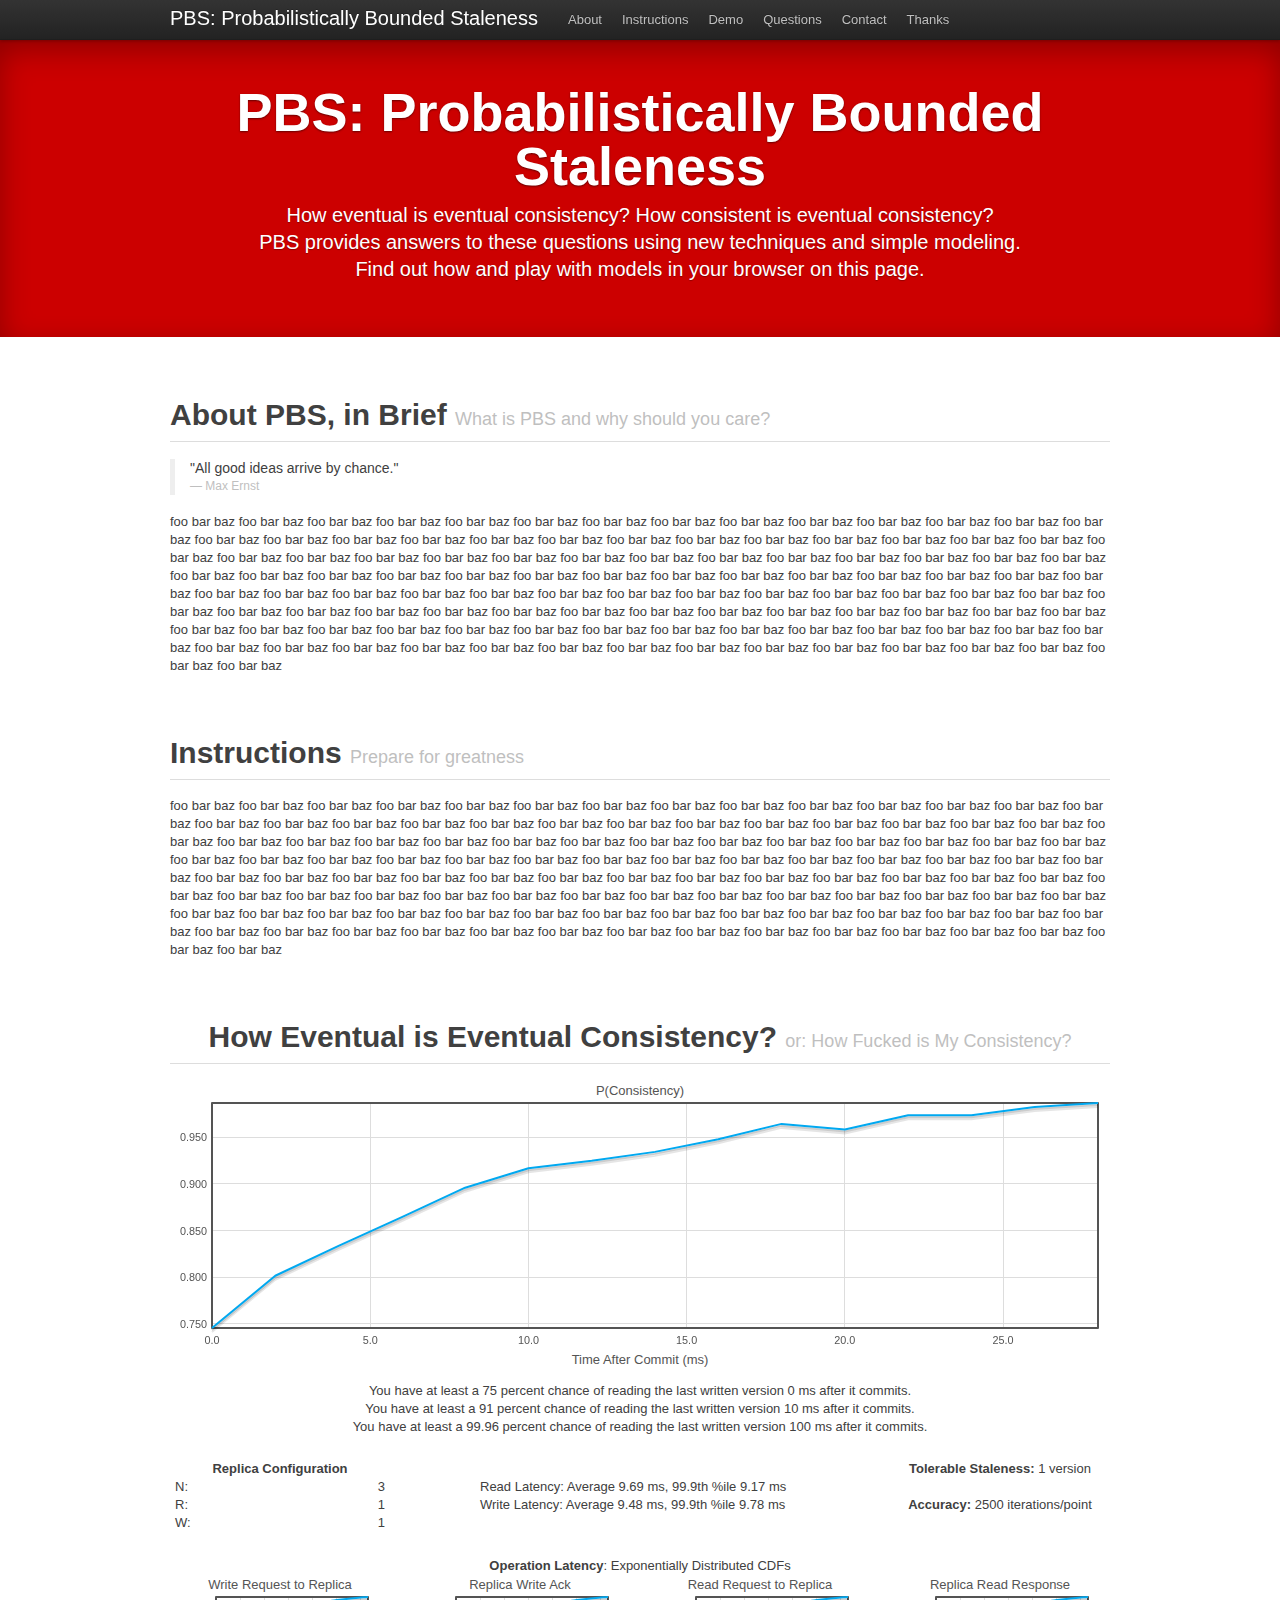
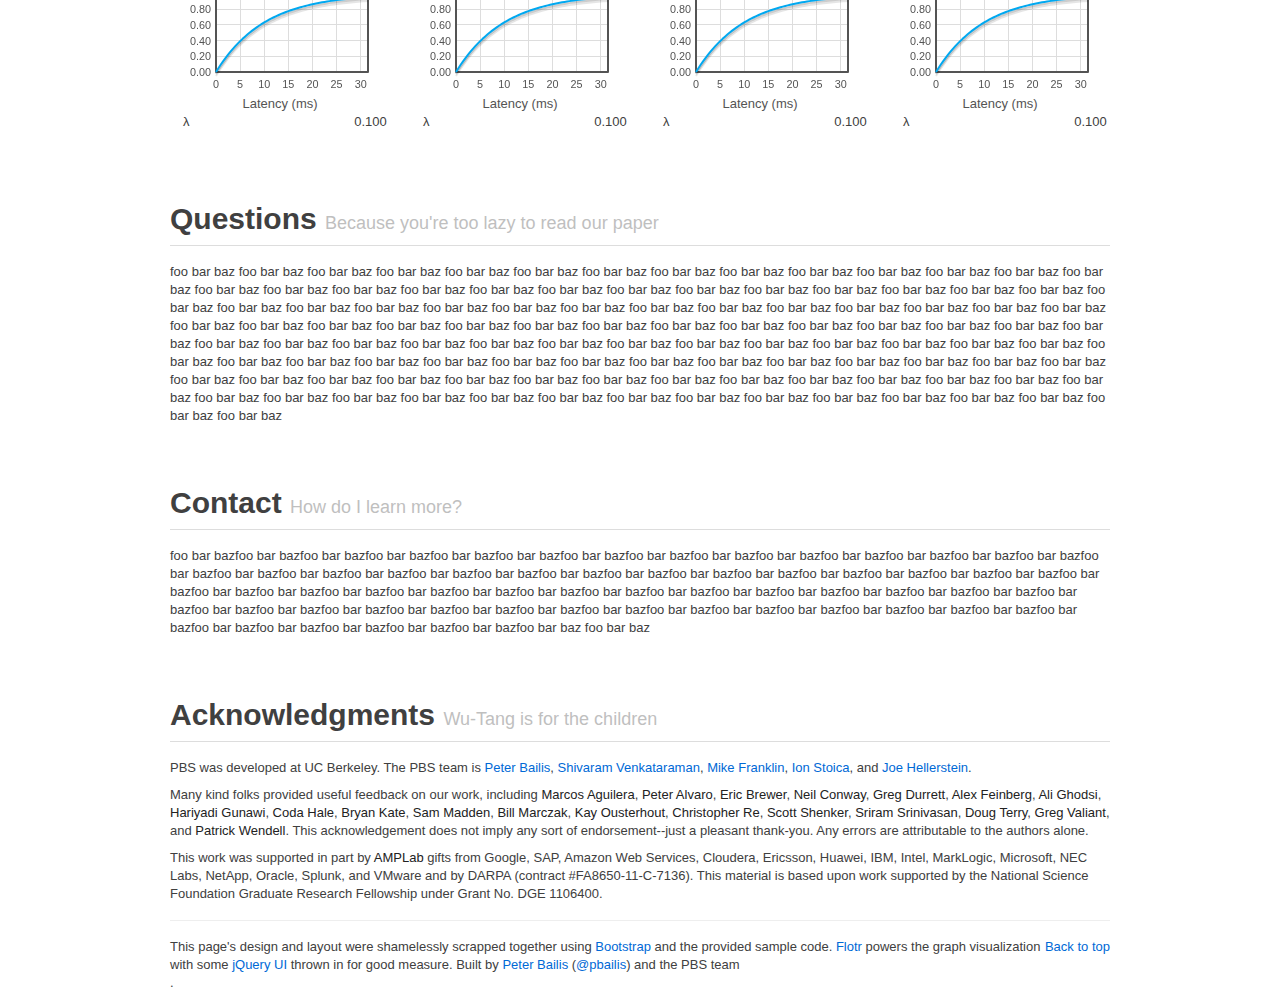
==== bootstrap/index.html @ 3fa7c37f "making bootstrap website" ====
<!---

Whoa! What are you doing here? Don't you know that academic code is
dangerous, ugly, and harmful to your health? Surely, some cats do it
right, but the beauty of this website (why thank you!) is only skin
deep (I promise).

If you're looking for our javascript code, the good stuff is in calculate-examples.js.

The rest is pretty nasty.

-->

<head>

  <script language="JavaScript" type="text/javascript" src="flotr-0.1.0alpha.js"></script>
  <script language="JavaScript" type="text/javascript" src="calculate-misc.js"></script>
  <script language="JavaScript" type="text/javascript" src="calculate-examples.js"></script>
  <link href="jquery-ui.css" rel="stylesheet" type="text/css"/>
  <script language="JavaScript" type="text/javascript" src="jquery-1.6.2.min.js"></script>
  <script language="JavaScript" type="text/javascript" src="jquery-ui-1.8.16.custom.min.js"></script>
  <script language="JavaScript" type="text/javascript" src="prototype-1.6.0.2.js"></script>
 
 <script>
     jQuery.noConflict();
 </script>



<title>Probabilistic Bounded Staleness</title>
<link rel=StyleSheet href="bootstrap.min.css" type="text/css">
<link rel=StyleSheet href="consistency.css" type="text/css">

</head>

<body>

    <header class="jumbotron masthead" id="overview">
      <div class="inner">
        <div class="container">
          <h1>PBS: Probabilistically Bounded Staleness</h1>
          <p class="lead">
	    How eventual is eventual consistency? How consistent is
	    eventual consistency?<br />  PBS provides answers to these
	    questions using new techniques and simple modeling.<br />  Find
	    out how and play with models in your browser on this
	    page.<br />
        </div><!-- /container -->
      </div>
    </header>

    <div class="topbar">
      <div class="fill">
        <div class="container">
          <a class="brand" href="#">PBS: Probabilistically Bounded Staleness</a>
          <ul class="nav">
            <li><a href="#about">About</a></li>
            <li><a href="#instructions">Instructions</a></li>
            <li><a href="#demo">Demo</a></li>
            <li><a href="#questions">Questions</a></li>
            <li><a href="#contact">Contact</a></li>
            <li><a href="#thanks">Thanks</a></li>
          </ul>
        </div>
      </div>
    </div>


<div class="container">
<div class="content">

<section id="about">

<div class="page-header"> <h1>About PBS, in Brief <small>  What is PBS and why should you care?</small></h1></div>


<blockquote>
    <p>"All good ideas arrive by chance."</p>
    <small>Max Ernst</small>
</blockquote>

foo bar baz foo bar baz foo bar baz foo bar baz foo bar baz foo bar baz foo bar baz foo bar baz foo bar baz foo bar baz foo bar baz foo bar baz foo bar baz foo bar baz foo bar baz foo bar baz foo bar baz foo bar baz foo bar baz foo bar baz foo bar baz foo bar baz foo bar baz foo bar baz foo bar baz foo bar baz foo bar baz foo bar baz foo bar baz foo bar baz foo bar baz foo bar baz foo bar baz foo bar baz foo bar baz foo bar baz foo bar baz foo bar baz foo bar baz foo bar baz foo bar baz foo bar baz foo bar baz foo bar baz foo bar baz foo bar baz foo bar baz foo bar baz foo bar baz foo bar baz foo bar baz foo bar baz foo bar baz foo bar baz foo bar baz foo bar baz foo bar baz foo bar baz foo bar baz foo bar baz foo bar baz foo bar baz foo bar baz foo bar baz foo bar baz foo bar baz foo bar baz foo bar baz foo bar baz foo bar baz foo bar baz foo bar baz foo bar baz foo bar baz foo bar baz foo bar baz foo bar baz foo bar baz foo bar baz foo bar baz foo bar baz foo bar baz foo bar baz foo bar baz foo bar baz foo bar baz foo bar baz foo bar baz foo bar baz foo bar baz foo bar baz foo bar baz foo bar baz foo bar baz foo bar baz foo bar baz foo bar baz foo bar baz foo bar baz foo bar baz foo bar baz foo bar baz foo bar baz foo bar baz foo bar baz foo bar baz foo bar baz foo bar baz foo bar baz foo bar baz foo bar baz 
</section>


<section id="instructions">
<div class="page-header"> <h1>Instructions <small> Prepare for greatness</small></h1> </div>
foo bar baz foo bar baz foo bar baz foo bar baz foo bar baz foo bar baz foo bar baz foo bar baz foo bar baz foo bar baz foo bar baz foo bar baz foo bar baz foo bar baz foo bar baz foo bar baz foo bar baz foo bar baz foo bar baz foo bar baz foo bar baz foo bar baz foo bar baz foo bar baz foo bar baz foo bar baz foo bar baz foo bar baz foo bar baz foo bar baz foo bar baz foo bar baz foo bar baz foo bar baz foo bar baz foo bar baz foo bar baz foo bar baz foo bar baz foo bar baz foo bar baz foo bar baz foo bar baz foo bar baz foo bar baz foo bar baz foo bar baz foo bar baz foo bar baz foo bar baz foo bar baz foo bar baz foo bar baz foo bar baz foo bar baz foo bar baz foo bar baz foo bar baz foo bar baz foo bar baz foo bar baz foo bar baz foo bar baz foo bar baz foo bar baz foo bar baz foo bar baz foo bar baz foo bar baz foo bar baz foo bar baz foo bar baz foo bar baz foo bar baz foo bar baz foo bar baz foo bar baz foo bar baz foo bar baz foo bar baz foo bar baz foo bar baz foo bar baz foo bar baz foo bar baz foo bar baz foo bar baz foo bar baz foo bar baz foo bar baz foo bar baz foo bar baz foo bar baz foo bar baz foo bar baz foo bar baz foo bar baz foo bar baz foo bar baz foo bar baz foo bar baz foo bar baz foo bar baz foo bar baz foo bar baz foo bar baz foo bar baz foo bar baz foo bar baz foo bar baz foo bar baz 
</section>

<section id="demo">
<div class="page-header"> <h1>How Eventual is Eventual Consistency? <small> or: How Fucked is My Consistency?</small> </h1></div>
<center>
  <div id="plot">
  <span class="graph-label">P(Consistency)</span>
  <div id="tcdf" style="width:920px;height:250px;"></div>
    <span class="big-axis-label">Time After Commit (ms)</span><br/>
  </div>
</center>

<p><span id="sweept"></span></p>


<div class="row">
  <div class="span4 show-grid">
    <div id="nrwpanel">
<b>Replica Configuration</b><br/>
<span class="slidewraplt">N:</span> <div class="jqslider" id="n-jsslider"></div><span class="slidewraprt" id="Nslider">3</span><br>
<span class="slidewraplt">R:</span> <div class="jqslider" id="r-jsslider"></div><span class="slidewraprt" id="Rslider">1</span><br>
<span class="slidewraplt">W:</span> <div class="jqslider" id="w-jsslider"></div><span class="slidewraprt" id="Wslider">1</span><br>

</div>
</div>

<div class="span8" id="latencystat">
<div id="statfloat">
Read Latency: Average <span id="rlatency"></span> ms, 99.9th %ile <span id="rlatencypct"></span> ms<br>
Write Latency: Average <span id="wlatency"></span> ms, 99.9th %ile <span id="wlatencypct"></span> ms<br>
</div>
</div>

<div class="span4 show-grid">
    <div id="nrwpanel">
<b>Tolerable Staleness:</b> <span class="slidewrap" id="kslider">1 version</span><br>
<div class="jqsliderbig" id="k-jsslider"></div><br>
<b>Accuracy:</b> <span class="slidewrap" id="itslider">2500</span> iterations/point</br>
 <div class="jqsliderbig" id="it-jsslider"></div><br>
</div>
</div>
</div>

</center>

<script type="text/javascript">

var p = [];

function makeReadSlider(N)
{
    var R = document.getElementById("Rslider").innerHTML; 
    if(R > N)
    {
        R = N;
        document.getElementById("Rslider").innerHTML = R;
    }
   
    jQuery("#r-jsslider").slider({ min: 1, max: N, value: R, change: function(event, ui) { showR(ui.value); }  });
}


function makeWriteSlider(N)
{
    var W = document.getElementById("Wslider").innerHTML;
    if(W > N)
    {
        W = N;
        document.getElementById("Wslider").innerHTML = W;
    }

    jQuery("#w-jsslider").slider({ min: 1, max: N, value: W, change: function(event, ui) { showW(ui.value); }  });
}


  var loaded = false;

    document.observe('dom:loaded', function(){

    jQuery("#n-jsslider").slider({ min: 1, max: 9, value: 3, change: function(event, ui) { showN(ui.value); }  });
    jQuery("#k-jsslider").slider({ min: 1, max: 9, value: 1, change: function(event, ui) { showK(ui.value); }  });
    jQuery("#it-jsslider").slider({ min: 100, max: 15000, value: 2500, change: function(event, ui) { showIt(ui.value); }  });
    jQuery("#wl-jsslider").slider({ min: 10, max: 1500, value: 100, change: function(event, ui) { editWLambda(ui.value); }  });
    jQuery("#al-jsslider").slider({ min: 10, max: 1500, value: 100, change: function(event, ui) { editALambda(ui.value); }  });
    jQuery("#rl-jsslider").slider({ min: 10, max: 1500, value: 100, change: function(event, ui) { editRLambda(ui.value); }  });
    jQuery("#sl-jsslider").slider({ min: 10, max: 1500, value: 100, change: function(event, ui) { editSLambda(ui.value); }  });

    makeReadSlider(3);
    makeWriteSlider(3);
    editWLambda(100);
    editRLambda(100);
    editALambda(100);
    editSLambda(100);
    updateReadLatency();
    updateWriteLatency();
    loaded = true;
    updateProbability();
		       });

function updateReadLatency()
{
    var N = document.getElementById("Nslider").innerHTML;
    var R = document.getElementById("Rslider").innerHTML;
    var Rl = document.getElementById("rlambda").innerHTML;
    var Sl = document.getElementById("slambda").innerHTML;

    document.getElementById("rlatency").innerHTML = calculate_read_latency(N, R, Rl, Sl);
    document.getElementById("rlatencypct").innerHTML = calculate_read_latency(N, R, Rl, Sl);
}

function updateWriteLatency()
{
    var N = document.getElementById("Nslider").innerHTML;
    var W = document.getElementById("Wslider").innerHTML;
    var Wl = document.getElementById("wlambda").innerHTML;
    var Al = document.getElementById("alambda").innerHTML;

    document.getElementById("wlatency").innerHTML = calculate_write_latency(N, W, Wl, Al);
    document.getElementById("wlatencypct").innerHTML = calculate_write_latency(N, W, Wl, Al);
}

function updateProbability()
{
    if(!loaded)
        return;

    var N = parseInt(document.getElementById("Nslider").innerHTML);
    var R = parseInt(document.getElementById("Rslider").innerHTML);
    var W = parseInt(document.getElementById("Wslider").innerHTML);
    var k = parseInt(document.getElementById("kslider").innerHTML);
    var Wl = document.getElementById("wlambda").innerHTML;
    var Al = document.getElementById("alambda").innerHTML;
    var Rl = document.getElementById("rlambda").innerHTML;
    var Sl = document.getElementById("slambda").innerHTML;

    var showtimes = [0, 10, 100];
    var st = 0;
    var resultHTML=""

    for(st = 0; st < showtimes.length; st++)
    {
	if(st != 0)
            resultHTML+="<br>"

	var thisps;

        if(R+W<= N)
	{
	    thisps = roundNumber(100*Math.min(MAX_PS,calc_prob_stale(N, R, W, Wl, Al, Rl, Sl, showtimes[st], k)), 2);
	    resultHTML+="You have at least a "+thisps+" percent chance of reading";
	}
	else
	{
	    thisps = 100;
	    resultHTML+="You are guaranteed to read";
        }

        if(k==1)
            resultHTML+=" the last written version";
	else
            resultHTML+=" one of the last "+k+" written versions";

        resultHTML+= " "+showtimes[st]+" ms after";

        if(k==1)
            resultHTML+=" it commits.";
	else
            resultHTML+=" they commit.";
    }

    document.getElementById("sweept").innerHTML = resultHTML;

    var ps_at_five = calc_prob_stale(N, R, W, Wl, Al, Rl, Sl, 5, k);
    var ps_at_ten = calc_prob_stale(N, R, W, Wl, Al, Rl, Sl, 10, k);

    var maxt = 30;
    var step = 2;

    if(ps_at_five > .99)
    {
       maxt = 5;
       step = .5;
    }
    else if(ps_at_ten > .99)
    {
       maxt = 10;
       step = 1;
    }
    p = [];
    for(var ts = 0; ts < maxt; ts+=step)
    { 
        var ps = calc_prob_stale(N, R, W, Wl, Al, Rl, Sl, ts, k);
        p.push([ts, ps]);
        if(ps > .9999 && p.length>5)
            break;
    }

    var f = Flotr.draw(
      $('tcdf'), 
      [ p ],
      {mouse:{
      track: true,
      lineColor: 'blue',
      sensibility: 1, // => The smaller this value, the more precise you've to point
      trackDecimals: 3,
      trackFormatter: function(obj){ return 't = ' + roundNumber(obj.x,2) +', Pr = ' + obj.y; }
      }}
      );
}

function showR(R)
{
    document.getElementById("Rslider").innerHTML=R;
    updateProbability();
    updateReadLatency();
}

function showN(N)
{
    document.getElementById("Nslider").innerHTML=N;
    if(document.getElementById("Rslider").innerHTML > N)
      showR(N);
    if(document.getElementById("Wslider").innerHTML > N)
      showW(N);

    makeReadSlider(N);
    updateReadLatency();

    makeWriteSlider(N);
    updateWriteLatency();
    updateProbability();
}

function showW(W)
{
    document.getElementById("Wslider").innerHTML=W;
    updateProbability();
    updateWriteLatency();
}

function showK(k)
{
    var finalstring = " versions";
    if(k == 1)
      finalstring = " version";
      
    document.getElementById("kslider").innerHTML=k+finalstring;
    updateProbability();
}

function showIt(its)
{
    document.getElementById("itslider").innerHTML=its;
    update_max_iterations(its);
    updateProbability();
}

function showT(t)
{
   document.getElementById("tslider").innerHTML=t;
   updateProbability();
}

function editLambda(lmbda, eleid, elecontainer)
{
	document.getElementById(eleid).innerHTML=(lmbda/1000).toFixed(3);
        var d1 = [];
        //for(var i = 0; i < Math.min(20000/lmbda, 300); i += 0.5)
	for(var i = 0; i < 32; i += 0.5)
		       d1.push([i, calc_exponential_cdf(lmbda/1000, i)]);
		   
		   var f = Flotr.draw($(elecontainer), [ d1 ], {xaxis: { tickDecimals: 0 }});
        updateProbability();
}


function editWLambda(wlambda)
{
        editLambda(wlambda, "wlambda", "wcontainer");
	updateWriteLatency();
}

function editALambda(alambda)
{
        editLambda(alambda, "alambda", "acontainer");
	updateWriteLatency();
}

function editRLambda(rlambda)
{
        editLambda(rlambda, "rlambda", "rcontainer");
	updateReadLatency();
}

function editSLambda(slambda)
{
        editLambda(slambda, "slambda", "scontainer");
	updateReadLatency();
}

</script>

<div id="latencypanel" class="span16 show-grid">
<b>Operation Latency</b>: Exponentially Distributed CDFs

<div class="row">
<div class="span4">
  <center>
    <span class="graph-label">Write Request to Replica</span>
    <div id="wcontainer" style="width:180px;height:100px;"></div>
    <span class="axis-label">Latency (ms)</span><br/>
    <span class="lambdalabel">&#x3BB;</span> <div class="lmbda-jqslider" id="wl-jsslider"></div><span id="wlambda">.100</span><br>
  </center>
</div>

<div class="span4">
  <center>
    <span class="graph-label">Replica Write Ack</span>
    <div id="acontainer" style="width:180px;height:100px;"></div>
    <span class="axis-label">Latency (ms)</span><br/>
    <span class="lambdalabel">&#x3BB;</span> <div class="lmbda-jqslider" id="al-jsslider"></div><span id="alambda">.100</span><br>
  </center>
</div>

<div class="span4">
  <center>
    <span class="graph-label">Read Request to Replica</span>
    <div id="rcontainer" style="width:180px;height:100px;"></div>
    <span class="axis-label">Latency (ms)</span><br/>
    <span class="lambdalabel">&#x3BB;</span> <div class="lmbda-jqslider" id="rl-jsslider"></div><span id="rlambda">.100</span><br>
  </center>
</div>

<div class="span4">
  <center>
    <span class="graph-label">Replica Read Response</span>
    <div id="scontainer" style="width:180px;height:100px;"></div>
    <span class="axis-label">Latency (ms)</span><br/>
    <span class="lambdalabel">&#x3BB;</span> <div class="lmbda-jqslider" id="sl-jsslider"></div><span id="slambda">.100</span><br>
  </center>
</div>
</div>

</section>

<section id="questions">
<div class="page-header"> <h1>Questions <small>Because you're too lazy to read our paper</small> </h1> </div>
foo bar baz foo bar baz foo bar baz foo bar baz foo bar baz foo bar baz foo bar baz foo bar baz foo bar baz foo bar baz foo bar baz foo bar baz foo bar baz foo bar baz foo bar baz foo bar baz foo bar baz foo bar baz foo bar baz foo bar baz foo bar baz foo bar baz foo bar baz foo bar baz foo bar baz foo bar baz foo bar baz foo bar baz foo bar baz foo bar baz foo bar baz foo bar baz foo bar baz foo bar baz foo bar baz foo bar baz foo bar baz foo bar baz foo bar baz foo bar baz foo bar baz foo bar baz foo bar baz foo bar baz foo bar baz foo bar baz foo bar baz foo bar baz foo bar baz foo bar baz foo bar baz foo bar baz foo bar baz foo bar baz foo bar baz foo bar baz foo bar baz foo bar baz foo bar baz foo bar baz foo bar baz foo bar baz foo bar baz foo bar baz foo bar baz foo bar baz foo bar baz foo bar baz foo bar baz foo bar baz foo bar baz foo bar baz foo bar baz foo bar baz foo bar baz foo bar baz foo bar baz foo bar baz foo bar baz foo bar baz foo bar baz foo bar baz foo bar baz foo bar baz foo bar baz foo bar baz foo bar baz foo bar baz foo bar baz foo bar baz foo bar baz foo bar baz foo bar baz foo bar baz foo bar baz foo bar baz foo bar baz foo bar baz foo bar baz foo bar baz foo bar baz foo bar baz foo bar baz foo bar baz foo bar baz foo bar baz foo bar baz foo bar baz foo bar baz foo bar baz foo bar baz 
</section>


<section id="contact">
<div class="page-header"> <h1>Contact <small>How do I learn more?</small></h1> </div>
foo bar bazfoo bar bazfoo bar bazfoo bar bazfoo bar bazfoo bar bazfoo bar bazfoo bar bazfoo bar bazfoo bar bazfoo bar bazfoo bar bazfoo bar bazfoo bar bazfoo bar bazfoo bar bazfoo bar bazfoo bar bazfoo bar bazfoo bar bazfoo bar bazfoo bar bazfoo bar bazfoo bar bazfoo bar bazfoo bar bazfoo bar bazfoo bar bazfoo bar bazfoo bar bazfoo bar bazfoo bar bazfoo bar bazfoo bar bazfoo bar bazfoo bar bazfoo bar bazfoo bar bazfoo bar bazfoo bar bazfoo bar bazfoo bar bazfoo bar bazfoo bar bazfoo bar bazfoo bar bazfoo bar bazfoo bar bazfoo bar bazfoo bar bazfoo bar bazfoo bar bazfoo bar bazfoo bar bazfoo bar bazfoo bar bazfoo bar bazfoo bar bazfoo bar bazfoo bar bazfoo bar bazfoo bar bazfoo bar baz
foo bar baz
</section>

<section id="thanks">
<div class="page-header"> <h1>Acknowledgments <small>Wu-Tang is for the children</small></h1> </div>

<p>PBS was developed at UC Berkeley.  The PBS team is 
<a href="http://bailis.org" target="_blank">Peter Bailis</a>,
<a href="http://shivaram.info/" target="_blank">Shivaram Venkataraman</a>,
<a href="http://www.cs.berkeley.edu/~franklin/" target="_blank">Mike Franklin</a>, 
<a href="http://www.cs.berkeley.edu/~istoica/" target="_blank">Ion Stoica</a>, and 
<a href="http://db.cs.berkeley.edu/~jmh/" target="_blank">Joe Hellerstein</a>.</p>

<div id="acks">
<p>Many kind folks provided useful feedback on our work, including
<a href="http://research.microsoft.com/en-us/people/aguilera/" target="_blank">Marcos Aguilera</a>, 
<a href="http://www.cs.berkeley.edu/~palvaro/" target="_blank">Peter Alvaro</a>, 
<a href="http://www.cs.berkeley.edu/~brewer/" target="_blank">Eric Brewer</a>,
<a href="http://www.neilconway.org/" target="_blank">Neil Conway</a>,
<a href="http://www.eecs.berkeley.edu/~gdurrett/" target="_blank">Greg Durrett</a>,
<a href="https://twitter.com/#!/strlen" target="_blank">Alex Feinberg</a>,
<a href="http://www.sics.se/~ali/" target="_blank">Ali Ghodsi</a>,
<a href="http://www.cs.berkeley.edu/~haryadi/" target="_blank">Hariyadi Gunawi</a>,
<a href="http://codahale.com/" target="_blank">Coda Hale</a>,
<a href="http://www.eecs.harvard.edu/~bkate/" target="_blank">Bryan Kate</a>,
<a href="http://db.csail.mit.edu/madden/" target="_blank">Sam Madden</a>,
<a href="http://www.eecs.berkeley.edu/~wrm/" target="_blank">Bill Marczak</a>,
<a href="https://twitter.com/#!/kayousterhout" target="_blank">Kay Ousterhout</a>,
<a href="http://pages.cs.wisc.edu/~chrisre/" target="_blank">Christopher Re</a>,
<a href="http://www.eecs.berkeley.edu/Faculty/Homepages/shenker.html" target="_blank">Scott Shenker</a>,
<a href="http://www.malhar.net/sriram/" target="_blank">Sriram Srinivasan</a>,
<a href="http://research.microsoft.com/en-us/people/terry/" target="_blank">Doug Terry</a>,
<a href="http://www.cs.berkeley.edu/~gvaliant/" target="_blank">Greg Valiant</a>, and 
<a href="http://www.eecs.berkeley.edu/~pwendell/" target="_blank">Patrick Wendell</a>.
This acknowledgement does not imply any sort of endorsement--just a
pleasant thank-you.  Any errors are attributable to the authors
alone.</p>

<p>This work was supported in part by <a href="http://amplab.cs.berkeley.edu/">AMPLab</a> gifts from Google, SAP,
Amazon Web Services, Cloudera, Ericsson, Huawei, IBM, Intel,
MarkLogic, Microsoft, NEC Labs, NetApp, Oracle, Splunk, and VMware and
by DARPA (contract #FA8650-11-C-7136).  This material is based upon
work supported by the National Science Foundation Graduate Research
Fellowship under Grant No. DGE 1106400.</p>
</div>
</section>



    <footer class="footer">
      <div class="container">
        <p class="pull-right"><a href="#">Back to top</a></p>
        <p>
	  This page's design and layout were shamelessly scrapped
          together
          using <a href="http://twitter.github.com/bootstrap/" target="_blank">Bootstrap</a>
          and the provided sample
          code.  <a href="http://solutoire.com/flotr/" target="_blank">Flotr</a>
          powers the graph visualization with
          some <a href="http://jqueryui.com/" target="_blank">jQuery UI</a> thrown in
          for good measure.  Built by <a href="http://bailis.org/"
          target="_blank">Peter Bailis</a>
          (<a href="http://twitter.com/pbailis"
          target="_blank">@pbailis</a>) and the PBS team<br />.
        </p>
      </div>
    </footer>


</body>
---- bootstrap/consistency.css ----
html, body {
          /*background-color: #fafafa;*/
      }
      body {
        padding-top: 40px; /* 40px to make the container go all the way to the bottom of the topbar */
      }

#demo {
text-align: center;

}

.topbar-wrapper .topbar .topbar-inner {
  padding-left: 20px;
  padding-right: 20px;
  -webkit-border-radius: 4px;
     -moz-border-radius: 4px;
          border-radius: 4px;
}

#nrwpanel
{
	text-align:center;
	padding:5px;
}


#latencystat
{
    text-align: left;
    margin-top: 2.5em;
}

#statfloat
{
    margin-left: 70px;
}

#latencypanel
{
}

#plot
{
margin-bottom:1em;
}

#demo h3 {
text-align: center;
font-weight: normal;
}

span.axis-label{
color:#545454;
}

span.big-axis-label{
color:#545454;
}

span.graph-label{
color:#545454;
line-height:20px;
}

.jqslider{
float:left;
width: 165px;
}

.jqsliderbig{
float:left;
width: 205px;
}

.lmbda-jqslider{
float:left;
margin-bottom:.25em;
width: 155px;
}

.slidewraplt{
float:left;
margin-right:.8em;
width: 12px;
}

.lambdalabel{
float:left;
margin-left:1em;
margin-right:.5em;
}

.slidewraprt{
float:right;
margin-left:.75em;
}


span.filler{
display: inline;
width:10px;
}

.show-grid {
  margin-top: 10px;
  margin-bottom: 10px;

}

.show-grid .show-grid {
  margin-top: 0;
  margin-bottom: 0;
}

section {
  padding-top: 60px;
}

/* Jumbotrons
-------------------------------------------------- */
.jumbotron {
  min-width: 940px;
}
.jumbotron .inner {
  background: #CC0000;
  padding: 45px 0;
  -webkit-box-shadow: inset 0 10px 30px rgba(0,0,0,.3);
     -moz-box-shadow: inset 0 10px 30px rgba(0,0,0,.3);
/*          box-shadow: inset 0 10px 30px rgba(0,0,0,.3);
*/}
.jumbotron h1,
.jumbotron p {
  margin-bottom: 9px;
  color: #fff;
  text-align: center;
  text-shadow: 0 1px 1px rgba(0,0,0,.3);
}
.jumbotron h1 {
  font-size: 54px;
  line-height: 1;
  text-shadow: 0 1px 2px rgba(0,0,0,.5);
}
.jumbotron p {
  font-weight: 300;
}
.jumbotron .lead {
  font-size: 20px;
  line-height: 27px;
}
.jumbotron p a {
  color: #fff;
  font-weight: bold;
}


#acks a:link {color: #222; text-decoration: none; }
#acks a:active {color: #444; text-decoration: none; }
#acks a:visited {color: #222; text-decoration: none; }
#acks a:hover {color: #444; text-decoration: none; }
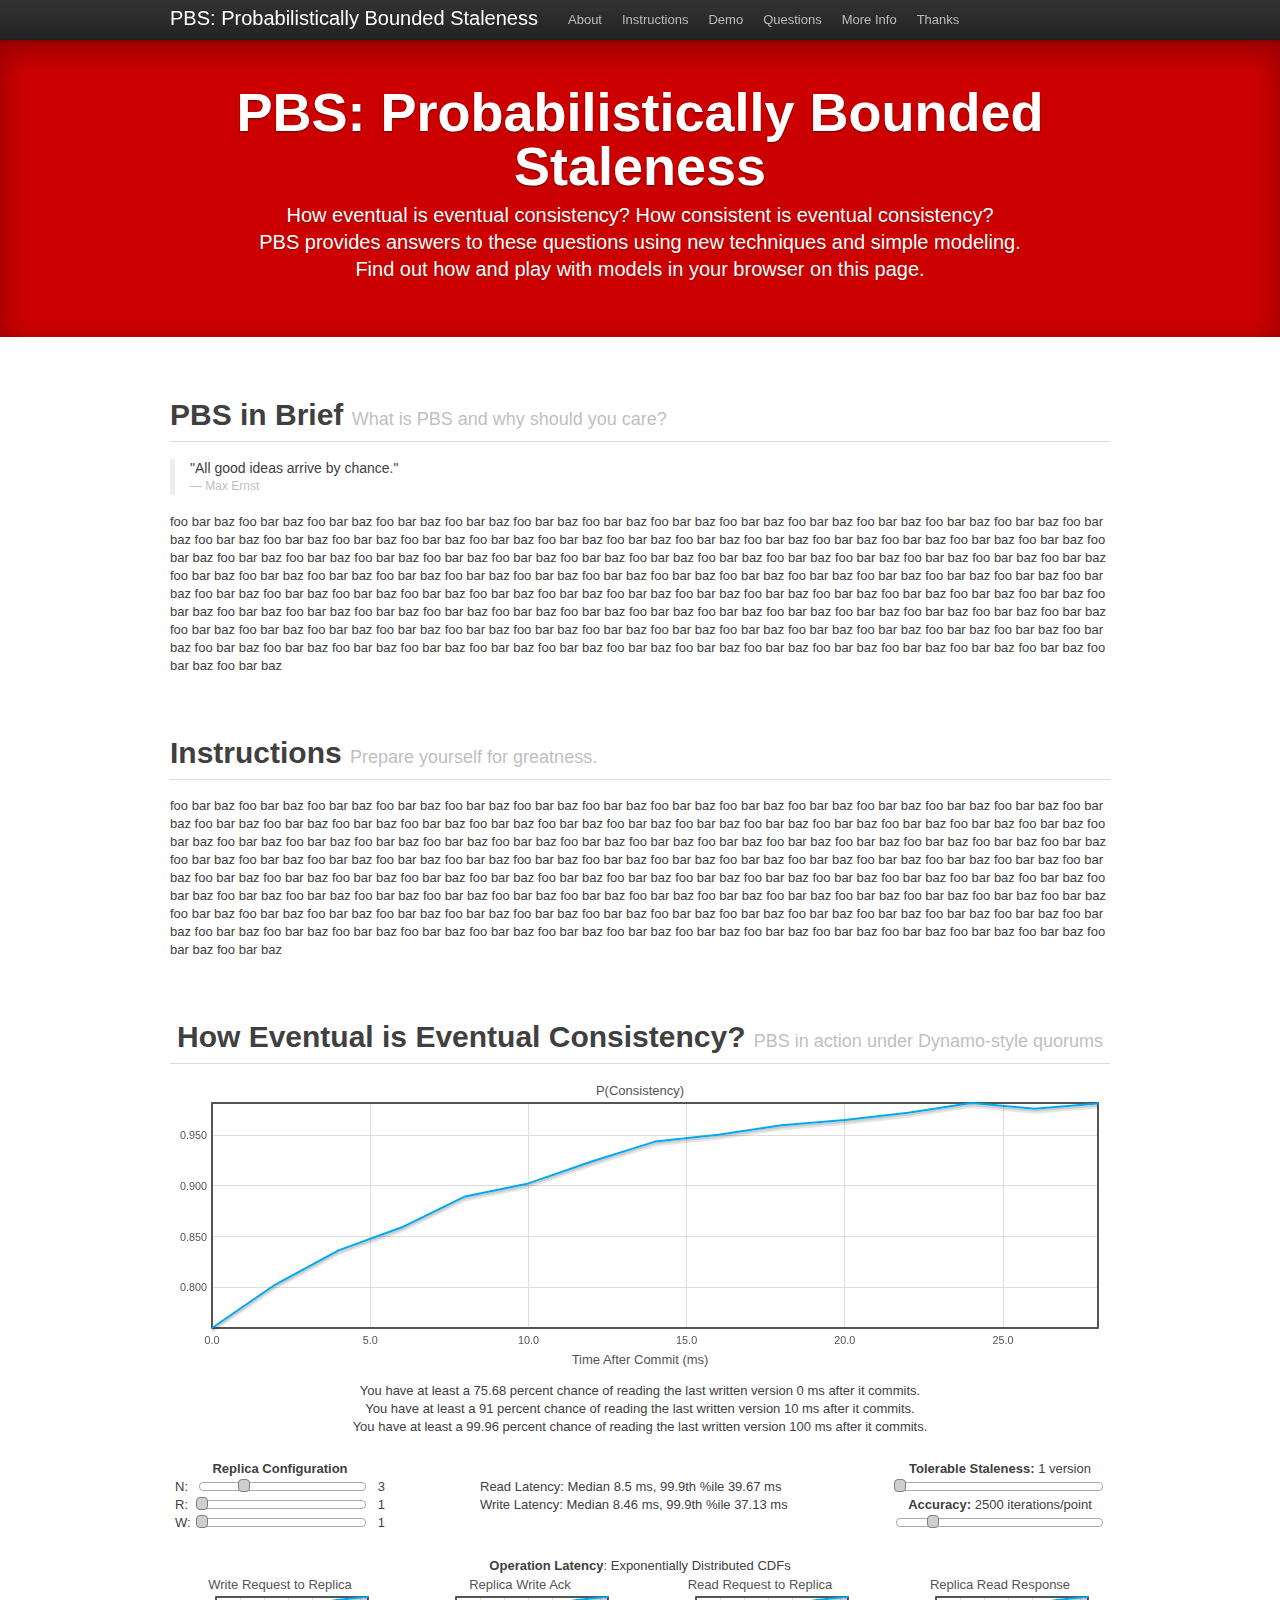
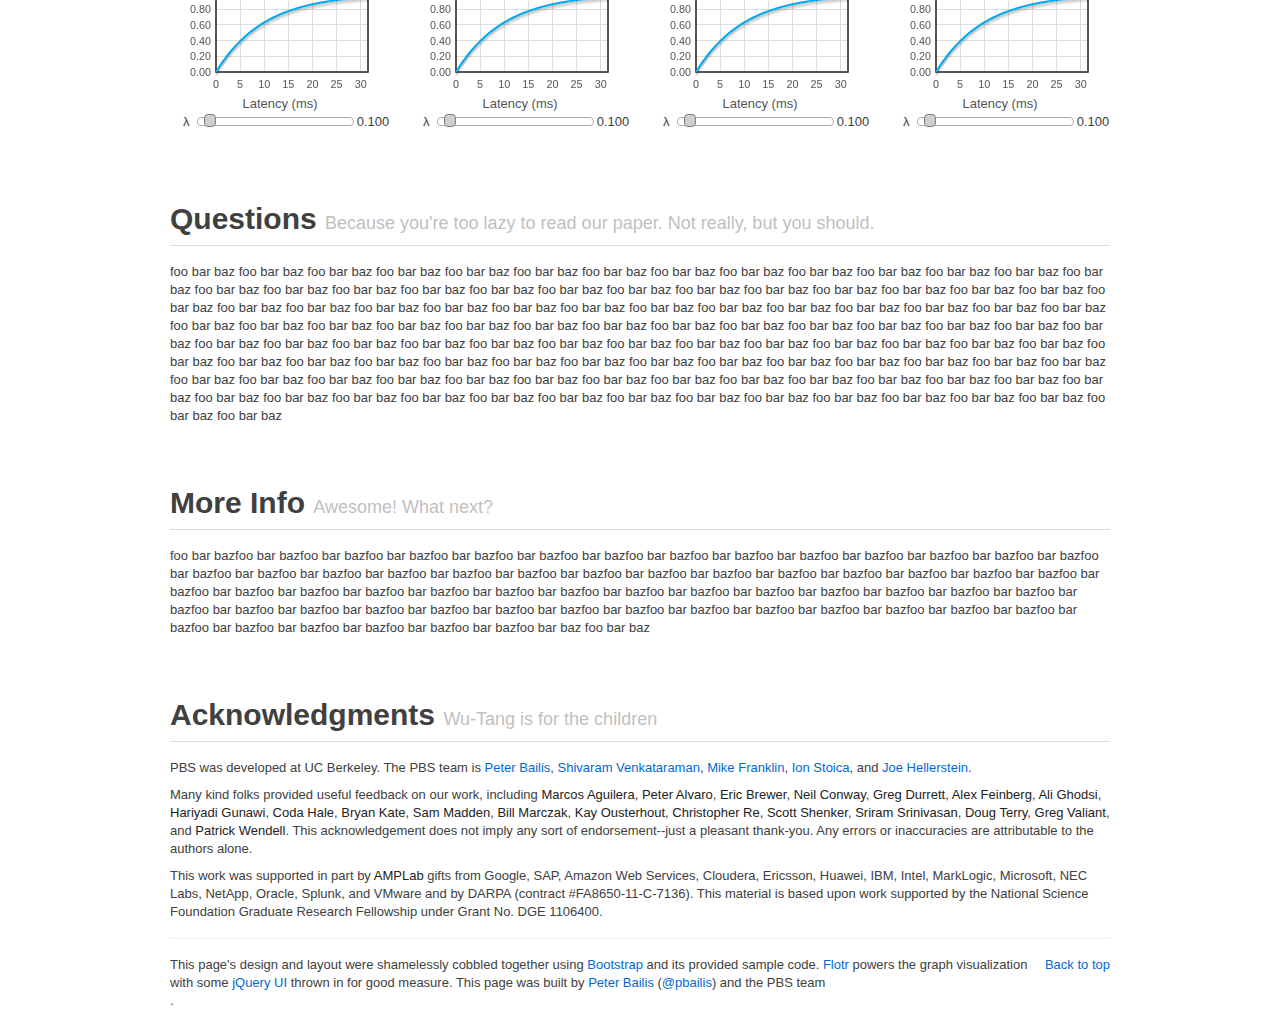
==== commit d9ca777d: "Merge branch 'master' of github.com:radlab/ernst" ====
--- a/bootstrap/index.html
+++ b/bootstrap/index.html
@@ -31,6 +31,16 @@
 <title>Probabilistic Bounded Staleness</title>
 <link rel=StyleSheet href="bootstrap.min.css" type="text/css">
 <link rel=StyleSheet href="consistency.css" type="text/css">
+
+<script type="text/javascript">
+var _gaq = _gaq || []; _gaq.push(['_setAccount', 'UA-27366179-1']);
+  _gaq.push(['_trackPageview']); (function() { var ga =
+  document.createElement('script'); ga.type = 'text/javascript';
+  ga.async = true; ga.src = ('https:' == document.location.protocol ?
+  'https://ssl' : 'http://www') + '.google-analytics.com/ga.js'; var s
+  = document.getElementsByTagName('script')[0];
+  s.parentNode.insertBefore(ga, s); })();
+</script>
 
 </head>
 
@@ -59,7 +69,7 @@
             <li><a href="#instructions">Instructions</a></li>
             <li><a href="#demo">Demo</a></li>
             <li><a href="#questions">Questions</a></li>
-            <li><a href="#contact">Contact</a></li>
+            <li><a href="#moreinfo">More Info</a></li>
             <li><a href="#thanks">Thanks</a></li>
           </ul>
         </div>
@@ -72,7 +82,7 @@
 
 <section id="about">
 
-<div class="page-header"> <h1>About PBS, in Brief <small>  What is PBS and why should you care?</small></h1></div>
+<div class="page-header"> <h1>PBS in Brief <small>  What is PBS and why should you care?</small></h1></div>
 
 
 <blockquote>
@@ -85,12 +95,12 @@
 
 
 <section id="instructions">
-<div class="page-header"> <h1>Instructions <small> Prepare for greatness</small></h1> </div>
+<div class="page-header"> <h1>Instructions <small> Prepare yourself for greatness.</small></h1> </div>
 foo bar baz foo bar baz foo bar baz foo bar baz foo bar baz foo bar baz foo bar baz foo bar baz foo bar baz foo bar baz foo bar baz foo bar baz foo bar baz foo bar baz foo bar baz foo bar baz foo bar baz foo bar baz foo bar baz foo bar baz foo bar baz foo bar baz foo bar baz foo bar baz foo bar baz foo bar baz foo bar baz foo bar baz foo bar baz foo bar baz foo bar baz foo bar baz foo bar baz foo bar baz foo bar baz foo bar baz foo bar baz foo bar baz foo bar baz foo bar baz foo bar baz foo bar baz foo bar baz foo bar baz foo bar baz foo bar baz foo bar baz foo bar baz foo bar baz foo bar baz foo bar baz foo bar baz foo bar baz foo bar baz foo bar baz foo bar baz foo bar baz foo bar baz foo bar baz foo bar baz foo bar baz foo bar baz foo bar baz foo bar baz foo bar baz foo bar baz foo bar baz foo bar baz foo bar baz foo bar baz foo bar baz foo bar baz foo bar baz foo bar baz foo bar baz foo bar baz foo bar baz foo bar baz foo bar baz foo bar baz foo bar baz foo bar baz foo bar baz foo bar baz foo bar baz foo bar baz foo bar baz foo bar baz foo bar baz foo bar baz foo bar baz foo bar baz foo bar baz foo bar baz foo bar baz foo bar baz foo bar baz foo bar baz foo bar baz foo bar baz foo bar baz foo bar baz foo bar baz foo bar baz foo bar baz foo bar baz foo bar baz foo bar baz foo bar baz foo bar baz foo bar baz 
 </section>
 
 <section id="demo">
-<div class="page-header"> <h1>How Eventual is Eventual Consistency? <small> or: How Fucked is My Consistency?</small> </h1></div>
+<div class="page-header"> <h1>How Eventual is Eventual Consistency? <small> PBS in action under Dynamo-style quorums</small> </h1></div>
 <center>
   <div id="plot">
   <span class="graph-label">P(Consistency)</span>
@@ -115,8 +125,8 @@
 
 <div class="span8" id="latencystat">
 <div id="statfloat">
-Read Latency: Average <span id="rlatency"></span> ms, 99.9th %ile <span id="rlatencypct"></span> ms<br>
-Write Latency: Average <span id="wlatency"></span> ms, 99.9th %ile <span id="wlatencypct"></span> ms<br>
+Read Latency: Median <span id="rlatency"></span> ms, 99.9th %ile <span id="rlatencypct"></span> ms<br>
+Write Latency: Median <span id="wlatency"></span> ms, 99.9th %ile <span id="wlatencypct"></span> ms<br>
 </div>
 </div>
 
@@ -193,8 +203,9 @@
     var Rl = document.getElementById("rlambda").innerHTML;
     var Sl = document.getElementById("slambda").innerHTML;
 
-    document.getElementById("rlatency").innerHTML = calculate_read_latency(N, R, Rl, Sl);
-    document.getElementById("rlatencypct").innerHTML = calculate_read_latency(N, R, Rl, Sl);
+    // it's inefficient to do this twice, but the example code suffers otherwise...
+    document.getElementById("rlatency").innerHTML = roundNumber(calculate_read_latency(N, R, Rl, Sl, .5),2);
+    document.getElementById("rlatencypct").innerHTML = roundNumber(calculate_read_latency(N, R, Rl, Sl, .999),2);
 }
 
 function updateWriteLatency()
@@ -204,8 +215,8 @@
     var Wl = document.getElementById("wlambda").innerHTML;
     var Al = document.getElementById("alambda").innerHTML;
 
-    document.getElementById("wlatency").innerHTML = calculate_write_latency(N, W, Wl, Al);
-    document.getElementById("wlatencypct").innerHTML = calculate_write_latency(N, W, Wl, Al);
+    document.getElementById("wlatency").innerHTML = roundNumber(calculate_write_latency(N, W, Wl, Al, .5), 2);
+    document.getElementById("wlatencypct").innerHTML = roundNumber(calculate_write_latency(N, W, Wl, Al, .999), 2);
 }
 
 function updateProbability()
@@ -433,13 +444,13 @@
 </section>
 
 <section id="questions">
-<div class="page-header"> <h1>Questions <small>Because you're too lazy to read our paper</small> </h1> </div>
+<div class="page-header"> <h1>Questions <small>Because you're too lazy to read our paper. Not really, but you should.</small> </h1> </div>
 foo bar baz foo bar baz foo bar baz foo bar baz foo bar baz foo bar baz foo bar baz foo bar baz foo bar baz foo bar baz foo bar baz foo bar baz foo bar baz foo bar baz foo bar baz foo bar baz foo bar baz foo bar baz foo bar baz foo bar baz foo bar baz foo bar baz foo bar baz foo bar baz foo bar baz foo bar baz foo bar baz foo bar baz foo bar baz foo bar baz foo bar baz foo bar baz foo bar baz foo bar baz foo bar baz foo bar baz foo bar baz foo bar baz foo bar baz foo bar baz foo bar baz foo bar baz foo bar baz foo bar baz foo bar baz foo bar baz foo bar baz foo bar baz foo bar baz foo bar baz foo bar baz foo bar baz foo bar baz foo bar baz foo bar baz foo bar baz foo bar baz foo bar baz foo bar baz foo bar baz foo bar baz foo bar baz foo bar baz foo bar baz foo bar baz foo bar baz foo bar baz foo bar baz foo bar baz foo bar baz foo bar baz foo bar baz foo bar baz foo bar baz foo bar baz foo bar baz foo bar baz foo bar baz foo bar baz foo bar baz foo bar baz foo bar baz foo bar baz foo bar baz foo bar baz foo bar baz foo bar baz foo bar baz foo bar baz foo bar baz foo bar baz foo bar baz foo bar baz foo bar baz foo bar baz foo bar baz foo bar baz foo bar baz foo bar baz foo bar baz foo bar baz foo bar baz foo bar baz foo bar baz foo bar baz foo bar baz foo bar baz foo bar baz foo bar baz foo bar baz foo bar baz 
 </section>
 
 
-<section id="contact">
-<div class="page-header"> <h1>Contact <small>How do I learn more?</small></h1> </div>
+<section id="moreinfo">
+<div class="page-header"> <h1>More Info <small>Awesome! What next?</small></h1> </div>
 foo bar bazfoo bar bazfoo bar bazfoo bar bazfoo bar bazfoo bar bazfoo bar bazfoo bar bazfoo bar bazfoo bar bazfoo bar bazfoo bar bazfoo bar bazfoo bar bazfoo bar bazfoo bar bazfoo bar bazfoo bar bazfoo bar bazfoo bar bazfoo bar bazfoo bar bazfoo bar bazfoo bar bazfoo bar bazfoo bar bazfoo bar bazfoo bar bazfoo bar bazfoo bar bazfoo bar bazfoo bar bazfoo bar bazfoo bar bazfoo bar bazfoo bar bazfoo bar bazfoo bar bazfoo bar bazfoo bar bazfoo bar bazfoo bar bazfoo bar bazfoo bar bazfoo bar bazfoo bar bazfoo bar bazfoo bar bazfoo bar bazfoo bar bazfoo bar bazfoo bar bazfoo bar bazfoo bar bazfoo bar bazfoo bar bazfoo bar bazfoo bar bazfoo bar bazfoo bar bazfoo bar bazfoo bar bazfoo bar baz
 foo bar baz
 </section>
@@ -476,7 +487,7 @@
 <a href="http://www.cs.berkeley.edu/~gvaliant/" target="_blank">Greg Valiant</a>, and 
 <a href="http://www.eecs.berkeley.edu/~pwendell/" target="_blank">Patrick Wendell</a>.
 This acknowledgement does not imply any sort of endorsement--just a
-pleasant thank-you.  Any errors are attributable to the authors
+pleasant thank-you.  Any errors or inaccuracies are attributable to the authors
 alone.</p>
 
 <p>This work was supported in part by <a href="http://amplab.cs.berkeley.edu/">AMPLab</a> gifts from Google, SAP,
@@ -494,14 +505,13 @@
       <div class="container">
         <p class="pull-right"><a href="#">Back to top</a></p>
         <p>
-	  This page's design and layout were shamelessly scrapped
-          together
+	  This page's design and layout were shamelessly cobbled together
           using <a href="http://twitter.github.com/bootstrap/" target="_blank">Bootstrap</a>
-          and the provided sample
+          and its provided sample
           code.  <a href="http://solutoire.com/flotr/" target="_blank">Flotr</a>
           powers the graph visualization with
           some <a href="http://jqueryui.com/" target="_blank">jQuery UI</a> thrown in
-          for good measure.  Built by <a href="http://bailis.org/"
+          for good measure.  This page was built by <a href="http://bailis.org/"
           target="_blank">Peter Bailis</a>
           (<a href="http://twitter.com/pbailis"
           target="_blank">@pbailis</a>) and the PBS team<br />.
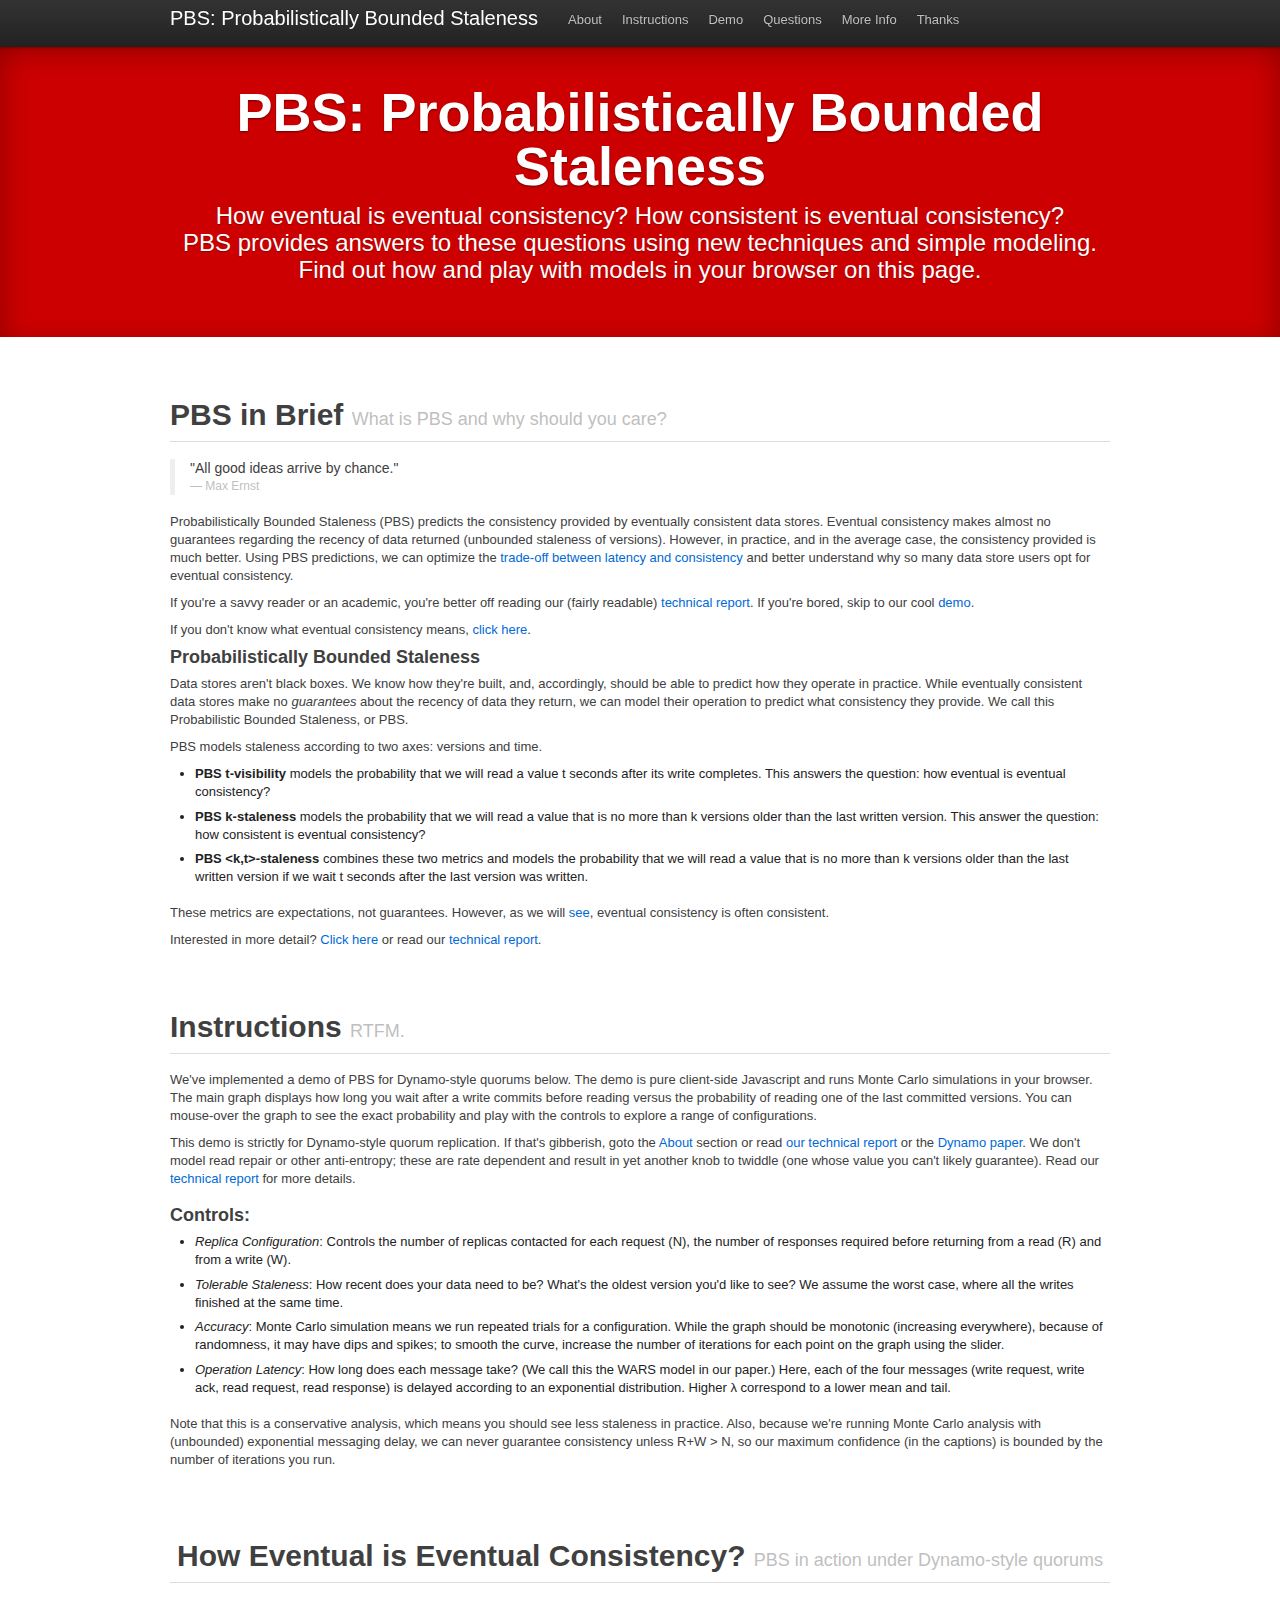
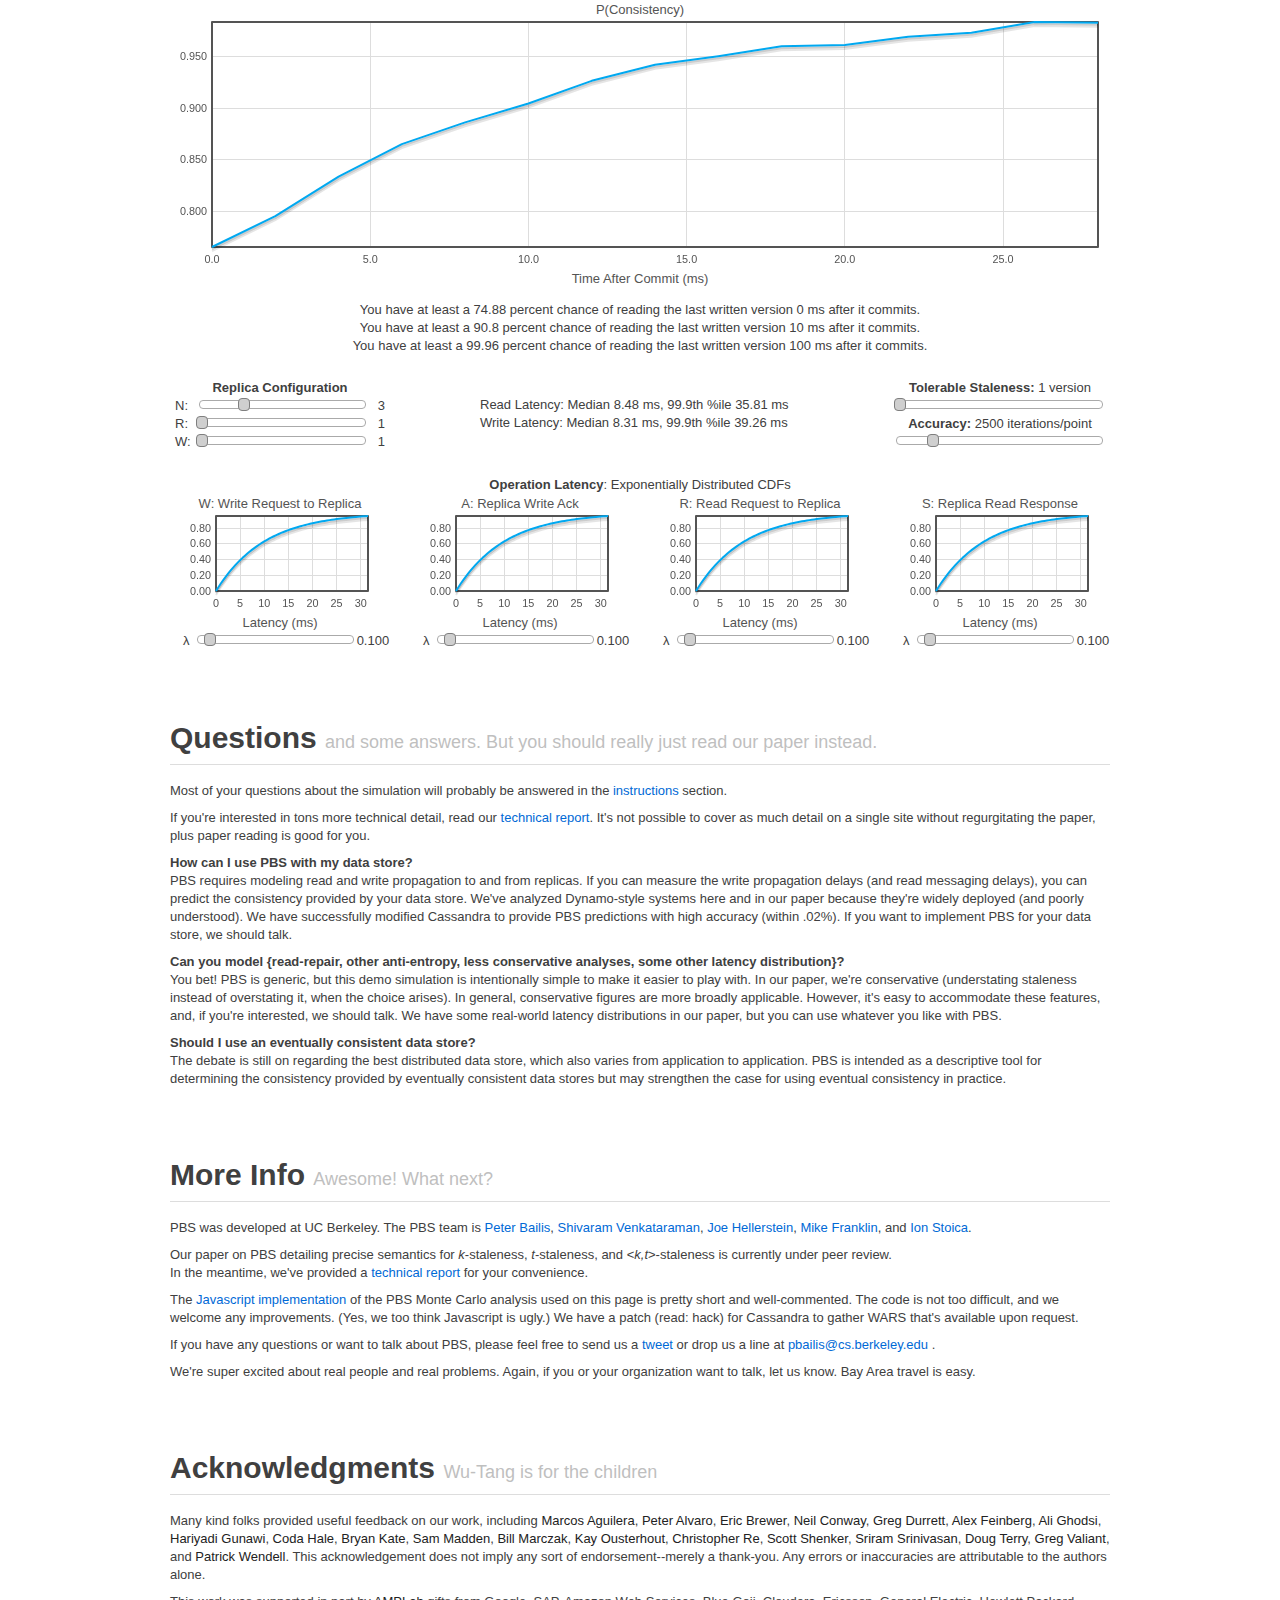
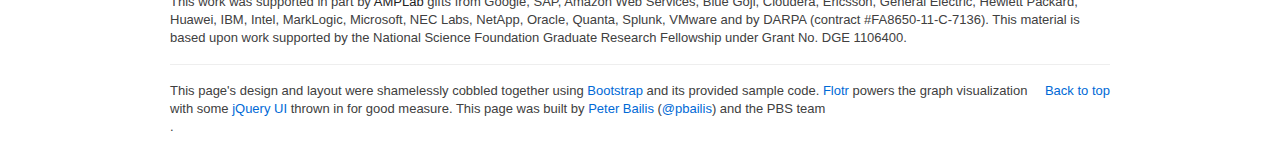
==== commit 802c4577: "more website" ====
--- a/bootstrap/index.html
+++ b/bootstrap/index.html
@@ -21,7 +21,8 @@
   <script language="JavaScript" type="text/javascript" src="jquery-1.6.2.min.js"></script>
   <script language="JavaScript" type="text/javascript" src="jquery-ui-1.8.16.custom.min.js"></script>
   <script language="JavaScript" type="text/javascript" src="prototype-1.6.0.2.js"></script>
- 
+</script>
+
  <script>
      jQuery.noConflict();
  </script>
@@ -90,13 +91,205 @@
     <small>Max Ernst</small>
 </blockquote>
 
-foo bar baz foo bar baz foo bar baz foo bar baz foo bar baz foo bar baz foo bar baz foo bar baz foo bar baz foo bar baz foo bar baz foo bar baz foo bar baz foo bar baz foo bar baz foo bar baz foo bar baz foo bar baz foo bar baz foo bar baz foo bar baz foo bar baz foo bar baz foo bar baz foo bar baz foo bar baz foo bar baz foo bar baz foo bar baz foo bar baz foo bar baz foo bar baz foo bar baz foo bar baz foo bar baz foo bar baz foo bar baz foo bar baz foo bar baz foo bar baz foo bar baz foo bar baz foo bar baz foo bar baz foo bar baz foo bar baz foo bar baz foo bar baz foo bar baz foo bar baz foo bar baz foo bar baz foo bar baz foo bar baz foo bar baz foo bar baz foo bar baz foo bar baz foo bar baz foo bar baz foo bar baz foo bar baz foo bar baz foo bar baz foo bar baz foo bar baz foo bar baz foo bar baz foo bar baz foo bar baz foo bar baz foo bar baz foo bar baz foo bar baz foo bar baz foo bar baz foo bar baz foo bar baz foo bar baz foo bar baz foo bar baz foo bar baz foo bar baz foo bar baz foo bar baz foo bar baz foo bar baz foo bar baz foo bar baz foo bar baz foo bar baz foo bar baz foo bar baz foo bar baz foo bar baz foo bar baz foo bar baz foo bar baz foo bar baz foo bar baz foo bar baz foo bar baz foo bar baz foo bar baz foo bar baz foo bar baz foo bar baz foo bar baz foo bar baz foo bar baz foo bar baz 
+<p>Probabilistically Bounded Staleness (PBS) predicts the consistency
+provided by eventually consistent data stores.  Eventual consistency
+makes almost no guarantees regarding the recency of data returned
+(unbounded staleness of versions).  However, in practice, and in the
+average case, the consistency provided is much better.  Using PBS
+predictions, we can optimize the
+<a href="http://dbmsmusings.blogspot.com/2011/12/replication-and-latency-consistency.html">trade-off
+between latency and consistency</a> and better understand why so many
+data store users opt for eventual consistency. </p>
+
+<p>If you're a savvy reader or an academic, you're better off reading 
+our (fairly readable) <a href="http://www.eecs.berkeley.edu/Pubs/TechRpts/2012/EECS-2012-4.pdf">technical report</a>.  If
+you're bored, skip to our cool <a href="#demo">demo</a>.</p>
+
+If you don't know what eventual consistency means, <a href="#" id="ecbackground-toggle">click here</a>.
+
+<div id="ecbackground" style="display:none;">
+<h3> An Overview of Eventual Consistency </h3>
+
+<p>
+People today
+use <a href="http://en.wikipedia.org/wiki/Distributed_database">distributed
+databases</a> for many reasons.  People replicate for fault tolerance:
+if the data store is replicated across multiple computers, they won't
+lose data when one fails.  Similarly, if one computer crashes, the
+others can still serve requests.  People replicate for capacity: at
+scale, one node may not be able to fulfill all requests due to
+limitations like network bandwidth, disk bandwidth, or processing
+capability.
+</p>
+
+<p>
+Distributing data stores sounds great--until you start worrying about
+maintaining the contents of each <em>replica</em>.  When you consider
+the <a href="http://en.wikipedia.org/wiki/CAP_theorem">CAP theorem</a>, which says
+that you can have two of consistency (all replicas agree on the same
+value), availability (you can always get an answer from a replica),
+and partition tolerance (the system works even if replicas can't
+talk), things get hairy.  There are a number of distributed data stores
+designs that address the CAP theorem, and many sacrifice consistency
+for availability and fault tolerance.
+</p>
+
+<p>
+Many of these data stores are
+<a href="http://en.wikipedia.org/wiki/Eventual_consistency">eventually
+consistent</a>.  Eventually consistent data stores make no guarantees
+as to the recency of data that they return.  They promise
+that <em>eventually</em>, in the absence of new writes, all replicas
+that are responsible for a data item will agree on the same version.
+How eventual is eventual?  How old is the data returned? Until now,
+there were no good answers to these questions.
+</p>
+
+<p>Eventual consistency
+is <a href="http://dbmsmusings.blogspot.com/2011/12/replication-and-latency-consistency.html">also
+useful</a> because, by contacting fewer replicas, read and write
+operations complete more quickly, lowering latency.  This
+latency-consistency trade-off is not well-understood yet is frequently
+chosen in practice (by Cassandra by default and many operators in the
+wild)--see Section 2.3 of
+our <a href="http://www.eecs.berkeley.edu/Pubs/TechRpts/2012/EECS-2012-4.pdf">technical
+report</a>.
+</p>
+</div>
+
+<h3> Probabilistically Bounded Staleness </h3>
+
+<p>
+Data stores aren't black boxes.  We know how they're built, and,
+accordingly, should be able to predict how they operate in practice.
+While eventually consistent data stores make no <em>guarantees</em>
+about the recency of data they return, we can model their operation to
+predict what consistency they provide.  We call this Probabilistic
+Bounded Staleness, or PBS.
+</p>
+
+<p>PBS models staleness according to two axes: versions and time.
+<ul>
+<li><b>PBS <it>t</it>-visibility</b> models the probability that we will read a value <it>t</it> seconds after its write completes.  This answers the question: how eventual is eventual consistency?</li>
+<li><b>PBS <it>k</it>-staleness</b> models the probability that we will read a value that is no more than <it>k</it> versions older than the last written version.  This answer the question: how consistent is eventual consistency?</li>
+<li><b>PBS <<it>k,t</it>>-staleness</b> combines these two metrics and models the probability that we will read a value that is no more than <it>k</it> versions older than the last written version if we wait <it>t</it> seconds after the last version was written.
+</ul>
+
+<p>
+These metrics are expectations, not guarantees.  However, as we
+will <a href="#demo">see</a>, eventual consistency is often
+consistent.
+</p>
+
+Interested in more detail? <a href="#" id="gorydetail-toggle">Click here</a>
+or read our <a href="trlink">technical report</a>.
+
+<div id="gorydetail" style="display:none;">
+<h3>PBS in (Some More) Detail: Quorums and Dynamo</h3>
+
+<p>
+Many data stores,
+including <a href="http://cassandra.apache.org/">Apache
+Cassandra</a>, <a href="http://basho.com/">Basho Riak</a>,
+and <a href="http://project-voldemort.com/">LinkedIn's Voldemort</a>
+adopt
+the <a href="www.allthingsdistributed.com/files/amazon-dynamo-sosp2007.pdf">Dynamo
+architecture</a> for distributed databases, designed at Amazon.  In
+this model, reads and writes are sent to <it>N</it> replicas.  Write
+requests complete when <it>W</it> replicas acknowledge the write and
+read requests complete when <it>R</it> replicas send a
+reply. Dynamo-style quorum replication is eventually consistent; not
+all replicas will have all of the same versions at the same time.</p>
+
+<p>
+<center>
+<img src="dynamo-quorum.png" alt="Dynamo-style quorums" /><br/>
+<b>Dynamo-style messaging for a write request where N=3 and W=2.</b>
+</center>
+</p>
+
+<p>To guarantee consistency, you need overlapping read and write sets,
+or quorums.  This is guaranteed when <it>R</it>+<it>W</it> > <it>N</it>
+(specifically, when <it>R</it> and <it>W</it> are equal
+to <it>ceil(N/2)</it>).  However, waiting for many replies is slow, so
+operators frequently choose <it>R</it>+<it>W</it> <= <it>N</it>.</p>
+
+<p>We can model PBS in Dynamo by looking at the probability of quorum
+intersection.  We expand prior work on <it>probabilistic quorum
+systems</it> to come up with a closed-form solution
+for <it>k</it>-staleness in general quorum systems and model message
+delays to analyze <it>t</it>-visibility in Dynamo-style systems.  More
+details are in the paper, but, in short, as shown below, inconsistency
+in Dynamo depends on message reordering.
+
+<p>
+<center>
+<img src="wars-stale.png" alt="Dynamo-style WARS messaging" /><br />
+<b>Dynamo-style data stores deliver inconsistent data when all R of
+their read responses were sent by replicas that had not yet received
+the last (k) write(s).  The probability of this reordering is
+dependent on the latency distributions of the Dynamo protocol, shown
+above (W,A,R, and S)</b>
+</center>
+</p>
+
+</div>
+
 </section>
 
 
 <section id="instructions">
-<div class="page-header"> <h1>Instructions <small> Prepare yourself for greatness.</small></h1> </div>
-foo bar baz foo bar baz foo bar baz foo bar baz foo bar baz foo bar baz foo bar baz foo bar baz foo bar baz foo bar baz foo bar baz foo bar baz foo bar baz foo bar baz foo bar baz foo bar baz foo bar baz foo bar baz foo bar baz foo bar baz foo bar baz foo bar baz foo bar baz foo bar baz foo bar baz foo bar baz foo bar baz foo bar baz foo bar baz foo bar baz foo bar baz foo bar baz foo bar baz foo bar baz foo bar baz foo bar baz foo bar baz foo bar baz foo bar baz foo bar baz foo bar baz foo bar baz foo bar baz foo bar baz foo bar baz foo bar baz foo bar baz foo bar baz foo bar baz foo bar baz foo bar baz foo bar baz foo bar baz foo bar baz foo bar baz foo bar baz foo bar baz foo bar baz foo bar baz foo bar baz foo bar baz foo bar baz foo bar baz foo bar baz foo bar baz foo bar baz foo bar baz foo bar baz foo bar baz foo bar baz foo bar baz foo bar baz foo bar baz foo bar baz foo bar baz foo bar baz foo bar baz foo bar baz foo bar baz foo bar baz foo bar baz foo bar baz foo bar baz foo bar baz foo bar baz foo bar baz foo bar baz foo bar baz foo bar baz foo bar baz foo bar baz foo bar baz foo bar baz foo bar baz foo bar baz foo bar baz foo bar baz foo bar baz foo bar baz foo bar baz foo bar baz foo bar baz foo bar baz foo bar baz foo bar baz foo bar baz foo bar baz foo bar baz foo bar baz foo bar baz foo bar baz 
+<div class="page-header"> <h1>Instructions <small>RTFM.</small></h1> </div>
+<p>We've implemented a demo of PBS for Dynamo-style quorums below.
+The demo is pure client-side Javascript and runs Monte Carlo
+simulations in your browser. The main graph displays how long you wait
+after a write commits before reading versus the probability of reading
+one of the last committed versions.  You can mouse-over the graph to
+see the exact probability and play with the controls to explore a
+range of configurations.</p>
+
+<p>This demo is strictly for Dynamo-style quorum replication.  If
+that's gibberish, goto the <a a href="#about">About</a> section or
+read <a href="http://www.eecs.berkeley.edu/Pubs/TechRpts/2012/EECS-2012-4.pdf">our
+technical report</a> or
+the <a href="http://www.allthingsdistributed.com/files/amazon-dynamo-sosp2007.pdf">Dynamo
+paper</a>. We don't model read repair or other anti-entropy; these are
+rate dependent and result in yet another knob to twiddle (one whose
+value you can't likely guarantee).
+Read our <a href="http://www.eecs.berkeley.edu/Pubs/TechRpts/2012/EECS-2012-4.pdf">technical report</a> for more details.</p>
+
+<h3>Controls:</h3>
+
+<ul>
+<li><em>Replica Configuration</em>: Controls the number of replicas
+contacted for each request (N), the number of responses required
+before returning from a read (R) and from a write (W).</li>
+
+<li><em>Tolerable Staleness</em>: How recent does your data need to
+be? What's the oldest version you'd like to see? We assume the worst
+case, where all the writes finished at the same time.</li>
+
+<li><em>Accuracy</em>: Monte Carlo simulation means we run repeated
+trials for a configuration.  While the graph should be monotonic
+(increasing everywhere), because of randomness, it may have dips and
+spikes; to smooth the curve, increase the number of iterations for
+each point on the graph using the slider.</li>
+
+<li><em>Operation Latency</em>: How long does each message take? (We
+call this the WARS model in our paper.) Here, each of the four
+messages (write request, write ack, read request, read response) is
+delayed according to an exponential distribution.  Higher &#x3BB; correspond to a lower mean and tail.
+
+</ul>
+
+<p>
+Note that this is a conservative analysis, which means you should see
+less staleness in practice.  Also, because we're running Monte Carlo
+analysis with (unbounded) exponential messaging delay, we can never
+guarantee consistency unless R+W > N, so our maximum confidence (in
+the captions) is bounded by the number of iterations you run.
+</p>
+
 </section>
 
 <section id="demo">
@@ -175,6 +368,18 @@
   var loaded = false;
 
     document.observe('dom:loaded', function(){
+
+ 
+
+jQuery('#ecbackground-toggle').click(function() {
+jQuery('#ecbackground').toggle(200);
+ return false;
+ });
+
+jQuery('#gorydetail-toggle').click(function() {
+jQuery('#gorydetail').toggle(200);
+ return false;
+ });
 
     jQuery("#n-jsslider").slider({ min: 1, max: 9, value: 3, change: function(event, ui) { showN(ui.value); }  });
     jQuery("#k-jsslider").slider({ min: 1, max: 9, value: 1, change: function(event, ui) { showK(ui.value); }  });
@@ -406,7 +611,7 @@
 <div class="row">
 <div class="span4">
   <center>
-    <span class="graph-label">Write Request to Replica</span>
+    <span class="graph-label">W: Write Request to Replica</span>
     <div id="wcontainer" style="width:180px;height:100px;"></div>
     <span class="axis-label">Latency (ms)</span><br/>
     <span class="lambdalabel">&#x3BB;</span> <div class="lmbda-jqslider" id="wl-jsslider"></div><span id="wlambda">.100</span><br>
@@ -415,7 +620,7 @@
 
 <div class="span4">
   <center>
-    <span class="graph-label">Replica Write Ack</span>
+    <span class="graph-label">A: Replica Write Ack</span>
     <div id="acontainer" style="width:180px;height:100px;"></div>
     <span class="axis-label">Latency (ms)</span><br/>
     <span class="lambdalabel">&#x3BB;</span> <div class="lmbda-jqslider" id="al-jsslider"></div><span id="alambda">.100</span><br>
@@ -424,7 +629,7 @@
 
 <div class="span4">
   <center>
-    <span class="graph-label">Read Request to Replica</span>
+    <span class="graph-label">R: Read Request to Replica</span>
     <div id="rcontainer" style="width:180px;height:100px;"></div>
     <span class="axis-label">Latency (ms)</span><br/>
     <span class="lambdalabel">&#x3BB;</span> <div class="lmbda-jqslider" id="rl-jsslider"></div><span id="rlambda">.100</span><br>
@@ -433,7 +638,7 @@
 
 <div class="span4">
   <center>
-    <span class="graph-label">Replica Read Response</span>
+    <span class="graph-label">S: Replica Read Response</span>
     <div id="scontainer" style="width:180px;height:100px;"></div>
     <span class="axis-label">Latency (ms)</span><br/>
     <span class="lambdalabel">&#x3BB;</span> <div class="lmbda-jqslider" id="sl-jsslider"></div><span id="slambda">.100</span><br>
@@ -444,26 +649,95 @@
 </section>
 
 <section id="questions">
-<div class="page-header"> <h1>Questions <small>Because you're too lazy to read our paper. Not really, but you should.</small> </h1> </div>
-foo bar baz foo bar baz foo bar baz foo bar baz foo bar baz foo bar baz foo bar baz foo bar baz foo bar baz foo bar baz foo bar baz foo bar baz foo bar baz foo bar baz foo bar baz foo bar baz foo bar baz foo bar baz foo bar baz foo bar baz foo bar baz foo bar baz foo bar baz foo bar baz foo bar baz foo bar baz foo bar baz foo bar baz foo bar baz foo bar baz foo bar baz foo bar baz foo bar baz foo bar baz foo bar baz foo bar baz foo bar baz foo bar baz foo bar baz foo bar baz foo bar baz foo bar baz foo bar baz foo bar baz foo bar baz foo bar baz foo bar baz foo bar baz foo bar baz foo bar baz foo bar baz foo bar baz foo bar baz foo bar baz foo bar baz foo bar baz foo bar baz foo bar baz foo bar baz foo bar baz foo bar baz foo bar baz foo bar baz foo bar baz foo bar baz foo bar baz foo bar baz foo bar baz foo bar baz foo bar baz foo bar baz foo bar baz foo bar baz foo bar baz foo bar baz foo bar baz foo bar baz foo bar baz foo bar baz foo bar baz foo bar baz foo bar baz foo bar baz foo bar baz foo bar baz foo bar baz foo bar baz foo bar baz foo bar baz foo bar baz foo bar baz foo bar baz foo bar baz foo bar baz foo bar baz foo bar baz foo bar baz foo bar baz foo bar baz foo bar baz foo bar baz foo bar baz foo bar baz foo bar baz foo bar baz foo bar baz foo bar baz foo bar baz foo bar baz foo bar baz foo bar baz 
+<div class="page-header"> <h1>Questions <small> and some answers. But you should really just read our paper instead.</small> </h1> </div>
+
+<p>Most of your questions about the simulation will probably be answered in the <a href="#instructions">instructions</a> section.</p>
+
+<p>If you're interested in tons more technical detail, read
+our <a href="http://www.eecs.berkeley.edu/Pubs/TechRpts/2012/EECS-2012-4.pdf">technical report</a>.  It's not possible to
+cover as much detail on a single site without regurgitating the paper,
+plus paper reading is good for you.</p>
+
+<p><b>How can I use PBS with my data store?</b> <br/> PBS requires
+modeling read and write propagation to and from replicas. If you can
+measure the write propagation delays (and read messaging delays), you
+can predict the consistency provided by your data store.  We've
+analyzed Dynamo-style systems here and in our paper because they're
+widely deployed (and poorly understood).  We have successfully
+modified Cassandra to provide PBS predictions with high accuracy
+(within .02%).  If you want to implement PBS for your data store, we
+should talk.</p>
+
+<p><b>Can you model {read-repair, other anti-entropy, less
+conservative analyses, some other latency distribution}?</b> <br/> You
+bet! PBS is generic, but this demo simulation is intentionally simple
+to make it easier to play with.  In our paper, we're conservative
+(understating staleness instead of overstating it, when the choice
+arises).  In general, conservative figures are more broadly
+applicable.  However, it's easy to accommodate these features, and, if
+you're interested, we should talk.  We have some real-world latency
+distributions in our paper, but you can use whatever you like with
+PBS.</p>
+
+<p><b>Should I use an eventually consistent data store?</b> <br/>The
+debate is still on regarding the best distributed data store, which
+also varies from application to application.  PBS is intended as a
+descriptive tool for determining the consistency provided by
+eventually consistent data stores but may strengthen the case for using
+eventual consistency in practice.</p>
+
 </section>
 
 
 <section id="moreinfo">
 <div class="page-header"> <h1>More Info <small>Awesome! What next?</small></h1> </div>
-foo bar bazfoo bar bazfoo bar bazfoo bar bazfoo bar bazfoo bar bazfoo bar bazfoo bar bazfoo bar bazfoo bar bazfoo bar bazfoo bar bazfoo bar bazfoo bar bazfoo bar bazfoo bar bazfoo bar bazfoo bar bazfoo bar bazfoo bar bazfoo bar bazfoo bar bazfoo bar bazfoo bar bazfoo bar bazfoo bar bazfoo bar bazfoo bar bazfoo bar bazfoo bar bazfoo bar bazfoo bar bazfoo bar bazfoo bar bazfoo bar bazfoo bar bazfoo bar bazfoo bar bazfoo bar bazfoo bar bazfoo bar bazfoo bar bazfoo bar bazfoo bar bazfoo bar bazfoo bar bazfoo bar bazfoo bar bazfoo bar bazfoo bar bazfoo bar bazfoo bar bazfoo bar bazfoo bar bazfoo bar bazfoo bar bazfoo bar bazfoo bar bazfoo bar bazfoo bar bazfoo bar bazfoo bar bazfoo bar baz
-foo bar baz
-</section>
-
-<section id="thanks">
-<div class="page-header"> <h1>Acknowledgments <small>Wu-Tang is for the children</small></h1> </div>
 
 <p>PBS was developed at UC Berkeley.  The PBS team is 
 <a href="http://bailis.org" target="_blank">Peter Bailis</a>,
 <a href="http://shivaram.info/" target="_blank">Shivaram Venkataraman</a>,
-<a href="http://www.cs.berkeley.edu/~franklin/" target="_blank">Mike Franklin</a>, 
-<a href="http://www.cs.berkeley.edu/~istoica/" target="_blank">Ion Stoica</a>, and 
-<a href="http://db.cs.berkeley.edu/~jmh/" target="_blank">Joe Hellerstein</a>.</p>
+<a href="http://db.cs.berkeley.edu/~jmh/" target="_blank">Joe Hellerstein</a>,
+<a href="http://www.cs.berkeley.edu/~franklin/" target="_blank">Mike Franklin</a>, and
+<a href="http://www.cs.berkeley.edu/~istoica/" target="_blank">Ion Stoica</a>. 
+
+
+<p>Our paper on PBS detailing precise semantics
+for <i>k</i>-staleness, <i>t</i>-staleness, and <<i>k,t</i>>-staleness
+is currently under peer review.<br>In the meantime, we've provided a
+<a href="http://www.eecs.berkeley.edu/Pubs/TechRpts/2012/EECS-2012-4.pdf">technical
+report</a> for your convenience.</p>
+
+<p>The <a href="calculate-examples.js" target="_blank">Javascript
+implementation</a> of the PBS Monte Carlo analysis used on this page
+is pretty short and well-commented.  The code is not too difficult,
+and we welcome any improvements. (Yes, we too think Javascript is
+ugly.)  We have a patch (read: hack) for Cassandra to gather WARS that's available
+upon request.</p>
+
+<p>If you have any questions or want to talk about PBS, please feel
+  free to send us a <a href="http://twitter.com/pbailis"
+  target="_blank">tweet</a> or drop us a line at <SCRIPT TYPE="text/javascript">
+// protected email script by Joe Maller
+// JavaScripts available at http://www.joemaller.com
+// this script is free to use and distribute
+// but please credit me and/or link to my site
+
+emailE=('pbailis@' + 'cs.berkeley.edu')
+document.write('<A href="mailto:' + emailE + '">' + emailE + '</a>')
+
+</script>
+
+<NOSCRIPT>
+    <em>Email address protected by JavaScript.<BR>
+    Please enable JavaScript to contact me.</em>
+</NOSCRIPT>.</p>
+
+<p>We're super excited about real people and real problems.  Again, if you or
+your organization want to talk, let us know. Bay Area travel is easy.</p>
+
+</section>
+
+<section id="thanks">
+<div class="page-header"> <h1>Acknowledgments <small>Wu-Tang is for the children</small></h1> </div>
 
 <div id="acks">
 <p>Many kind folks provided useful feedback on our work, including
@@ -485,17 +759,21 @@
 <a href="http://www.malhar.net/sriram/" target="_blank">Sriram Srinivasan</a>,
 <a href="http://research.microsoft.com/en-us/people/terry/" target="_blank">Doug Terry</a>,
 <a href="http://www.cs.berkeley.edu/~gvaliant/" target="_blank">Greg Valiant</a>, and 
-<a href="http://www.eecs.berkeley.edu/~pwendell/" target="_blank">Patrick Wendell</a>.
-This acknowledgement does not imply any sort of endorsement--just a
-pleasant thank-you.  Any errors or inaccuracies are attributable to the authors
-alone.</p>
-
-<p>This work was supported in part by <a href="http://amplab.cs.berkeley.edu/">AMPLab</a> gifts from Google, SAP,
-Amazon Web Services, Cloudera, Ericsson, Huawei, IBM, Intel,
-MarkLogic, Microsoft, NEC Labs, NetApp, Oracle, Splunk, and VMware and
-by DARPA (contract #FA8650-11-C-7136).  This material is based upon
-work supported by the National Science Foundation Graduate Research
-Fellowship under Grant No. DGE 1106400.</p>
+<a href="http://www.eecs.berkeley.edu/~pwendell/"
+target="_blank">Patrick Wendell</a>.  This acknowledgement does not
+imply any sort of endorsement--merely a thank-you.  Any errors or
+inaccuracies are attributable to the authors alone.</p>
+
+<p>This work was supported in part
+by <a href="http://amplab.cs.berkeley.edu/">AMPLab</a> gifts from
+Google, SAP, Amazon Web Services, Blue Goji, Cloudera, Ericsson,
+General Electric, Hewlett Packard, Huawei, IBM, Intel, MarkLogic,
+Microsoft, NEC Labs, NetApp, Oracle, Quanta, Splunk, VMware and by
+DARPA (contract #FA8650-11-C-7136).
+
+This material is based upon work supported by the National Science
+Foundation Graduate Research Fellowship under Grant No. DGE
+1106400.</p>
 </div>
 </section>
 
--- a/bootstrap/consistency.css
+++ b/bootstrap/consistency.css
@@ -145,7 +145,7 @@
   font-weight: 300;
 }
 .jumbotron .lead {
-  font-size: 20px;
+  font-size: 18pt;
   line-height: 27px;
 }
 .jumbotron p a {
@@ -158,3 +158,5 @@
 #acks a:active {color: #444; text-decoration: none; }
 #acks a:visited {color: #222; text-decoration: none; }
 #acks a:hover {color: #444; text-decoration: none; }
+
+li {color:#222; margin-bottom:.5em;}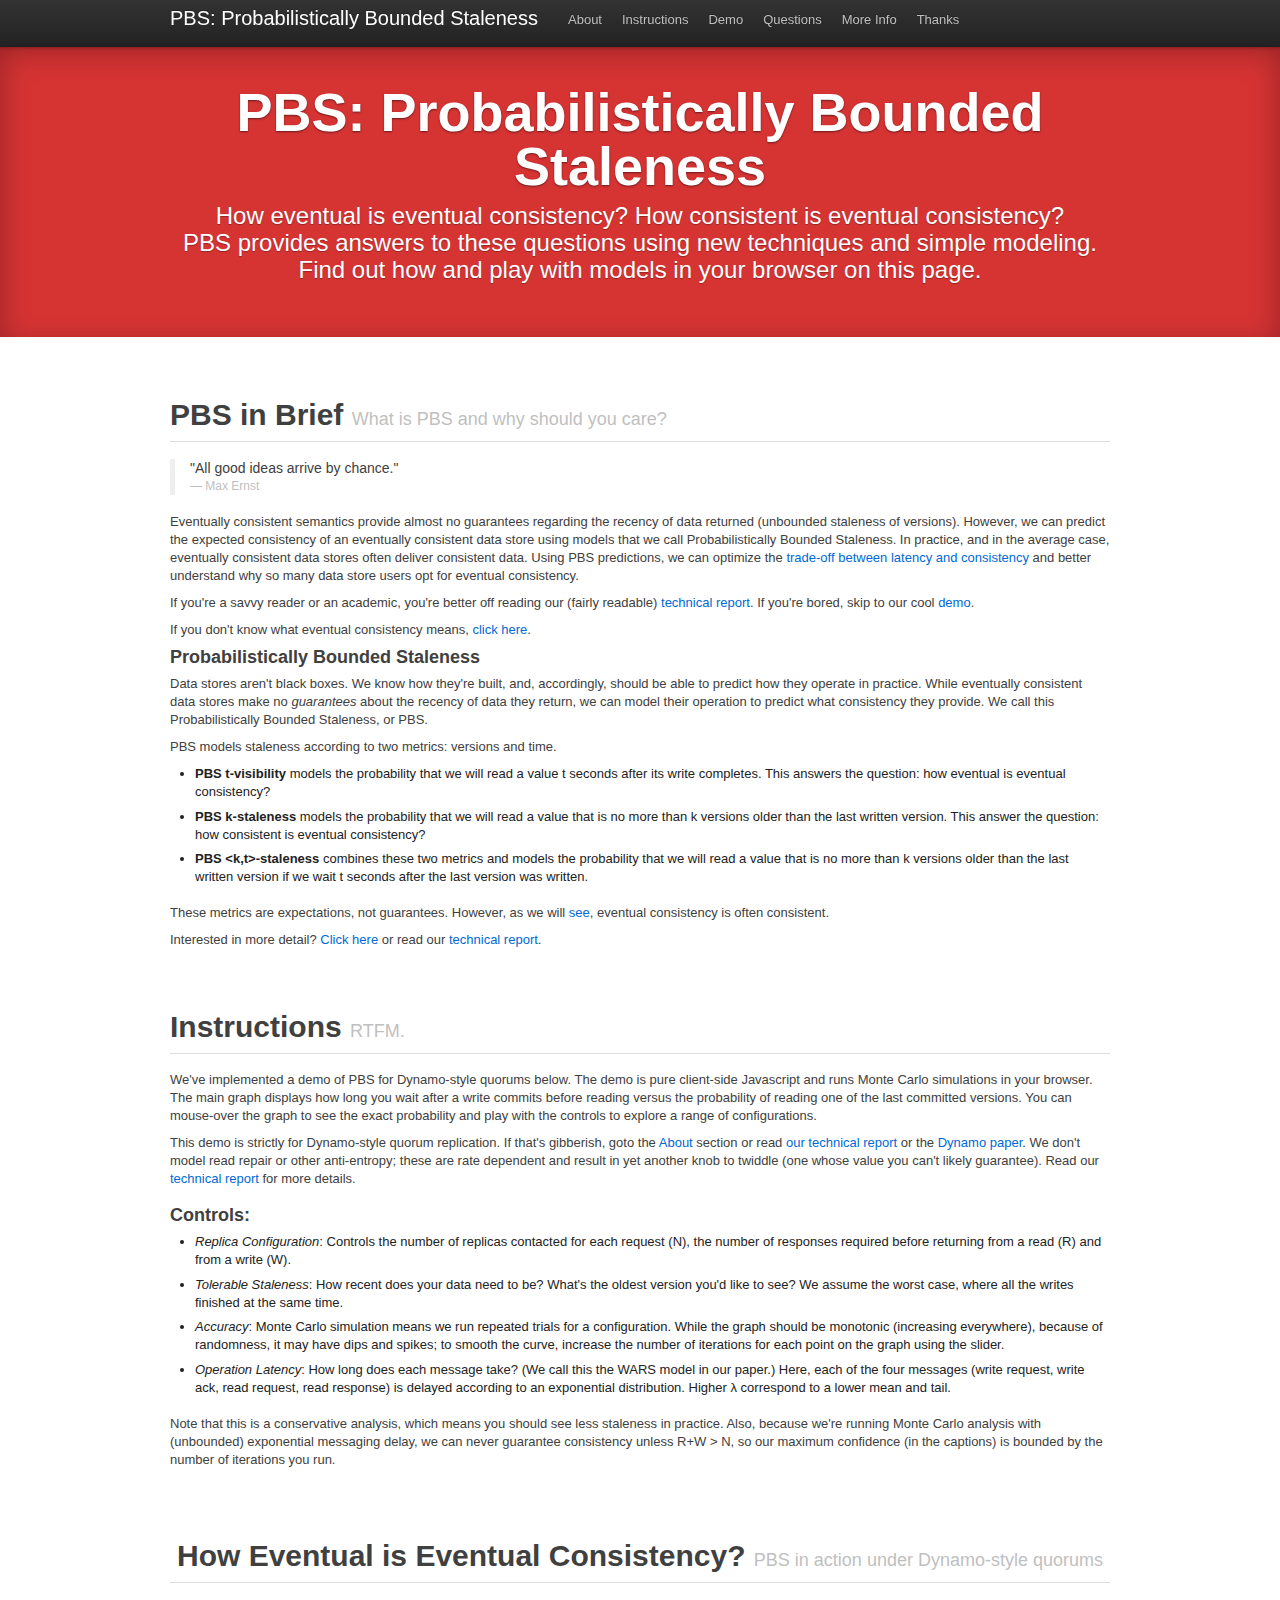
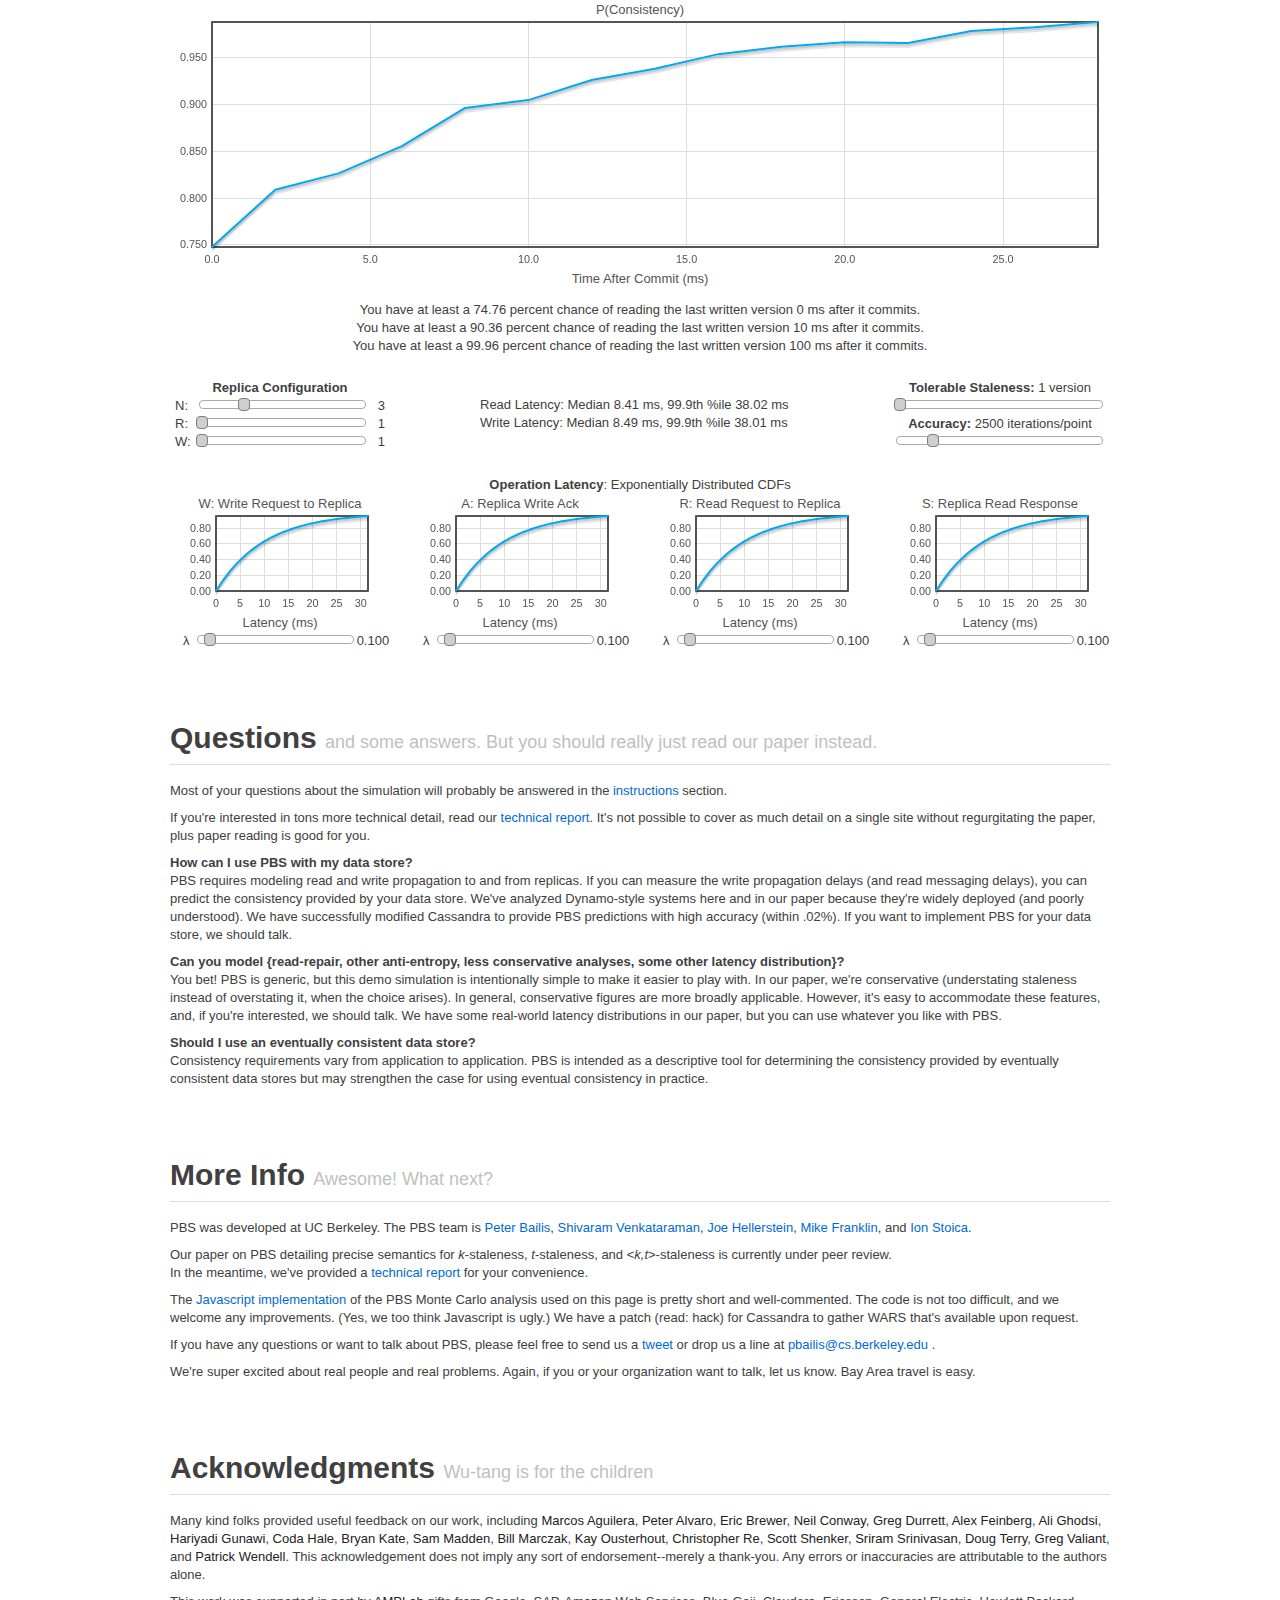
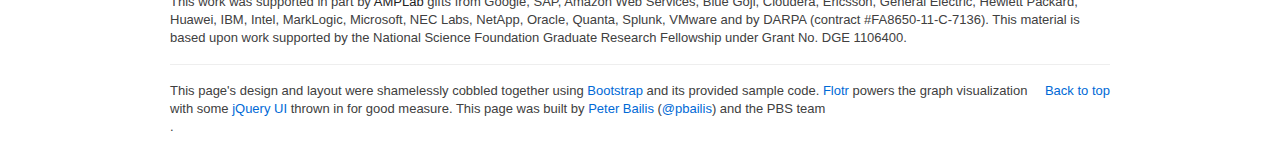
==== commit 70c28cfa: "more website" ====
--- a/bootstrap/index.html
+++ b/bootstrap/index.html
@@ -29,19 +29,11 @@
 
 
 
-<title>Probabilistic Bounded Staleness</title>
+<title>Probabilistically Bounded Staleness</title>
 <link rel=StyleSheet href="bootstrap.min.css" type="text/css">
 <link rel=StyleSheet href="consistency.css" type="text/css">
 
-<script type="text/javascript">
-var _gaq = _gaq || []; _gaq.push(['_setAccount', 'UA-27366179-1']);
-  _gaq.push(['_trackPageview']); (function() { var ga =
-  document.createElement('script'); ga.type = 'text/javascript';
-  ga.async = true; ga.src = ('https:' == document.location.protocol ?
-  'https://ssl' : 'http://www') + '.google-analytics.com/ga.js'; var s
-  = document.getElementsByTagName('script')[0];
-  s.parentNode.insertBefore(ga, s); })();
-</script>
+<script type="text/javascript"> var _gaq = _gaq || []; _gaq.push(['_setAccount', 'UA-27366179-1']); _gaq.push(['_trackPageview']); (function() { var ga = document.createElement('script'); ga.type = 'text/javascript'; ga.async = true; ga.src = ('https:' == document.location.protocol ? 'https://ssl' : 'http://www') + '.google-analytics.com/ga.js';    var s = document.getElementsByTagName('script')[0]; s.parentNode.insertBefore(ga, s); })();</script>
 
 </head>
 
@@ -91,12 +83,13 @@
     <small>Max Ernst</small>
 </blockquote>
 
-<p>Probabilistically Bounded Staleness (PBS) predicts the consistency
-provided by eventually consistent data stores.  Eventual consistency
-makes almost no guarantees regarding the recency of data returned
-(unbounded staleness of versions).  However, in practice, and in the
-average case, the consistency provided is much better.  Using PBS
-predictions, we can optimize the
+<p>Eventually consistent semantics provide almost no guarantees
+regarding the recency of data returned (unbounded staleness of
+versions).  However, we can predict the expected consistency of an
+eventually consistent data store using models that we call
+Probabilistically Bounded Staleness.  In practice, and in the average
+case, eventually consistent data stores often deliver consistent data.
+Using PBS predictions, we can optimize the
 <a href="http://dbmsmusings.blogspot.com/2011/12/replication-and-latency-consistency.html">trade-off
 between latency and consistency</a> and better understand why so many
 data store users opt for eventual consistency. </p>
@@ -164,11 +157,11 @@
 accordingly, should be able to predict how they operate in practice.
 While eventually consistent data stores make no <em>guarantees</em>
 about the recency of data they return, we can model their operation to
-predict what consistency they provide.  We call this Probabilistic
+predict what consistency they provide.  We call this Probabilistically
 Bounded Staleness, or PBS.
 </p>
 
-<p>PBS models staleness according to two axes: versions and time.
+<p>PBS models staleness according to two metrics: versions and time.
 <ul>
 <li><b>PBS <it>t</it>-visibility</b> models the probability that we will read a value <it>t</it> seconds after its write completes.  This answers the question: how eventual is eventual consistency?</li>
 <li><b>PBS <it>k</it>-staleness</b> models the probability that we will read a value that is no more than <it>k</it> versions older than the last written version.  This answer the question: how consistent is eventual consistency?</li>
@@ -182,7 +175,7 @@
 </p>
 
 Interested in more detail? <a href="#" id="gorydetail-toggle">Click here</a>
-or read our <a href="trlink">technical report</a>.
+or read our <a href="http://www.eecs.berkeley.edu/Pubs/TechRpts/2012/EECS-2012-4.pdf">technical report</a>.
 
 <div id="gorydetail" style="display:none;">
 <h3>PBS in (Some More) Detail: Quorums and Dynamo</h3>
@@ -679,9 +672,7 @@
 distributions in our paper, but you can use whatever you like with
 PBS.</p>
 
-<p><b>Should I use an eventually consistent data store?</b> <br/>The
-debate is still on regarding the best distributed data store, which
-also varies from application to application.  PBS is intended as a
+<p><b>Should I use an eventually consistent data store?</b> <br/>Consistency requirements vary from application to application.  PBS is intended as a
 descriptive tool for determining the consistency provided by
 eventually consistent data stores but may strengthen the case for using
 eventual consistency in practice.</p>
@@ -722,7 +713,7 @@
 // but please credit me and/or link to my site
 
 emailE=('pbailis@' + 'cs.berkeley.edu')
-document.write('<A href="mailto:' + emailE + '">' + emailE + '</a>')
+document.write('<A href="mailto:' + emailE +'">' + emailE +'</a>')
 
 </script>
 
@@ -737,7 +728,7 @@
 </section>
 
 <section id="thanks">
-<div class="page-header"> <h1>Acknowledgments <small>Wu-Tang is for the children</small></h1> </div>
+<div class="page-header"> <h1>Acknowledgments <small>Wu-tang is for the children</small></h1></div>
 
 <div id="acks">
 <p>Many kind folks provided useful feedback on our work, including
--- a/bootstrap/consistency.css
+++ b/bootstrap/consistency.css
@@ -123,7 +123,7 @@
   min-width: 940px;
 }
 .jumbotron .inner {
-  background: #CC0000;
+  background: #D63333;
   padding: 45px 0;
   -webkit-box-shadow: inset 0 10px 30px rgba(0,0,0,.3);
      -moz-box-shadow: inset 0 10px 30px rgba(0,0,0,.3);
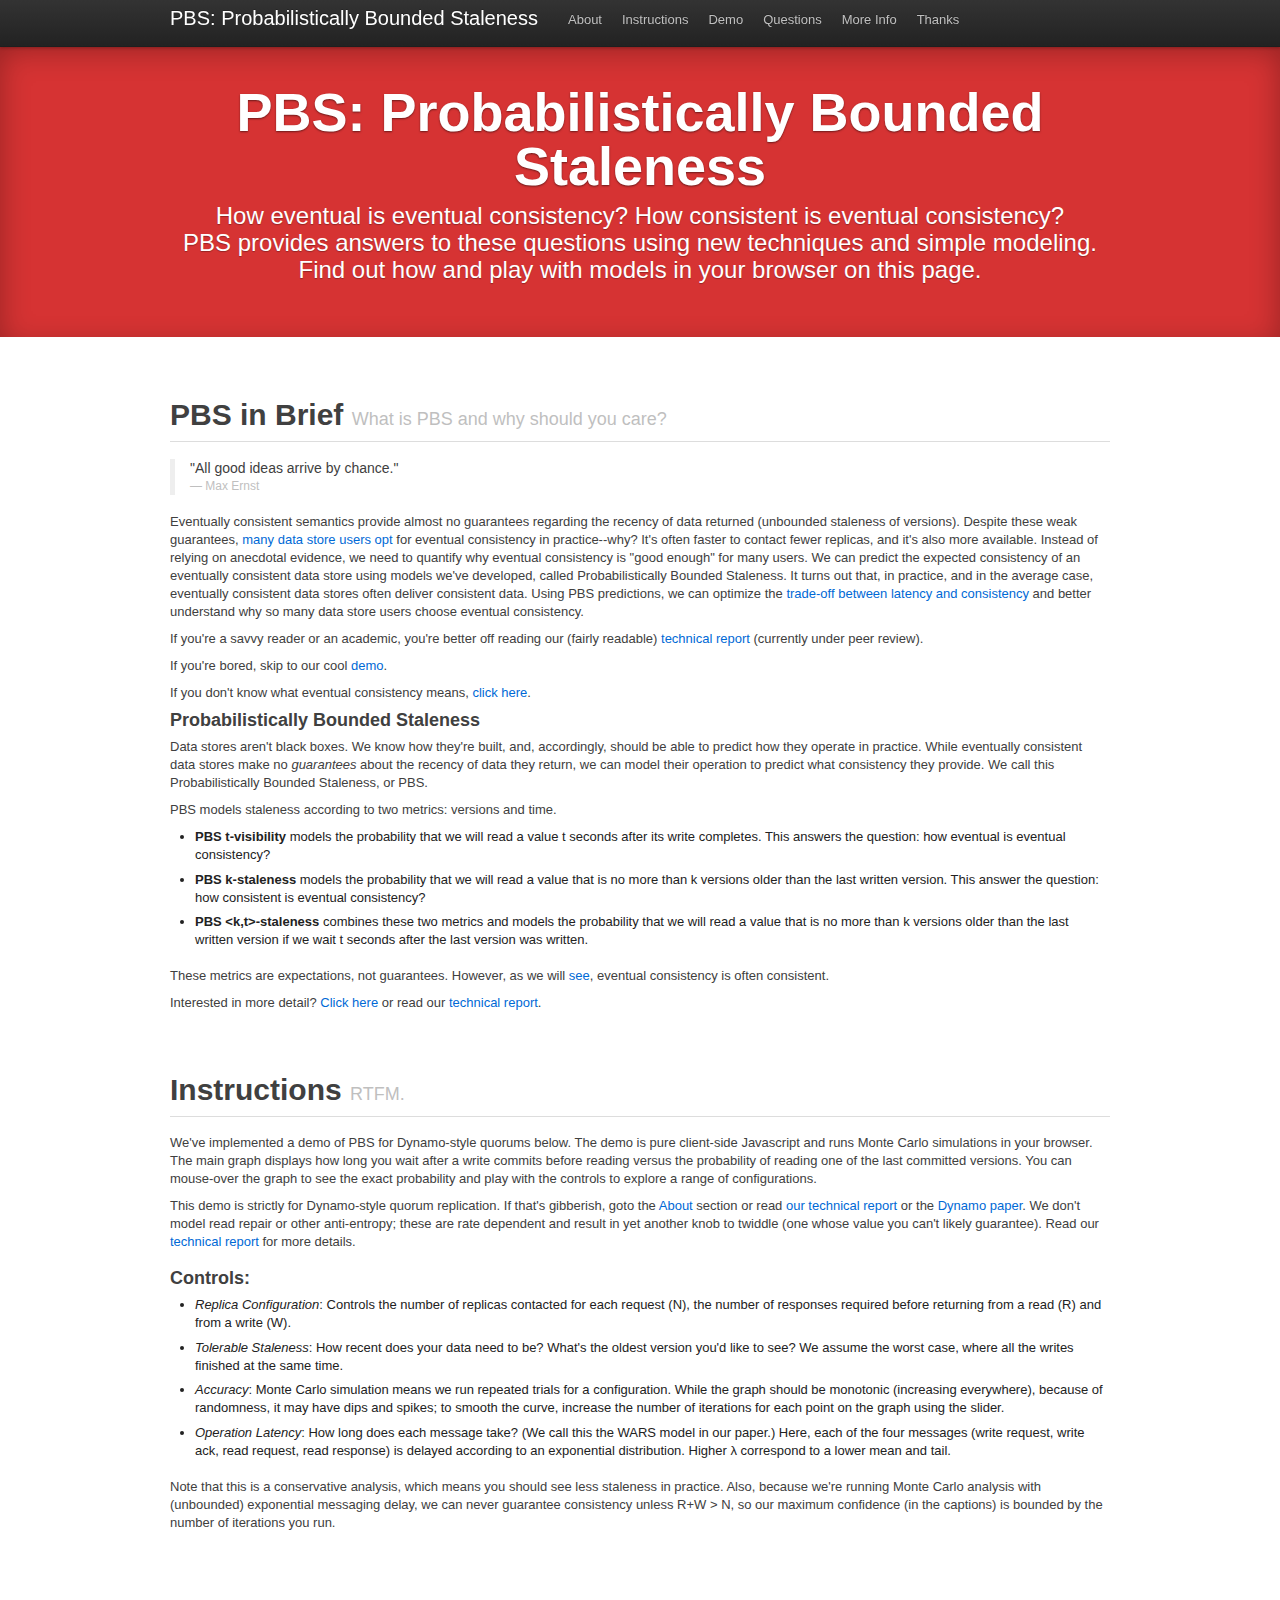
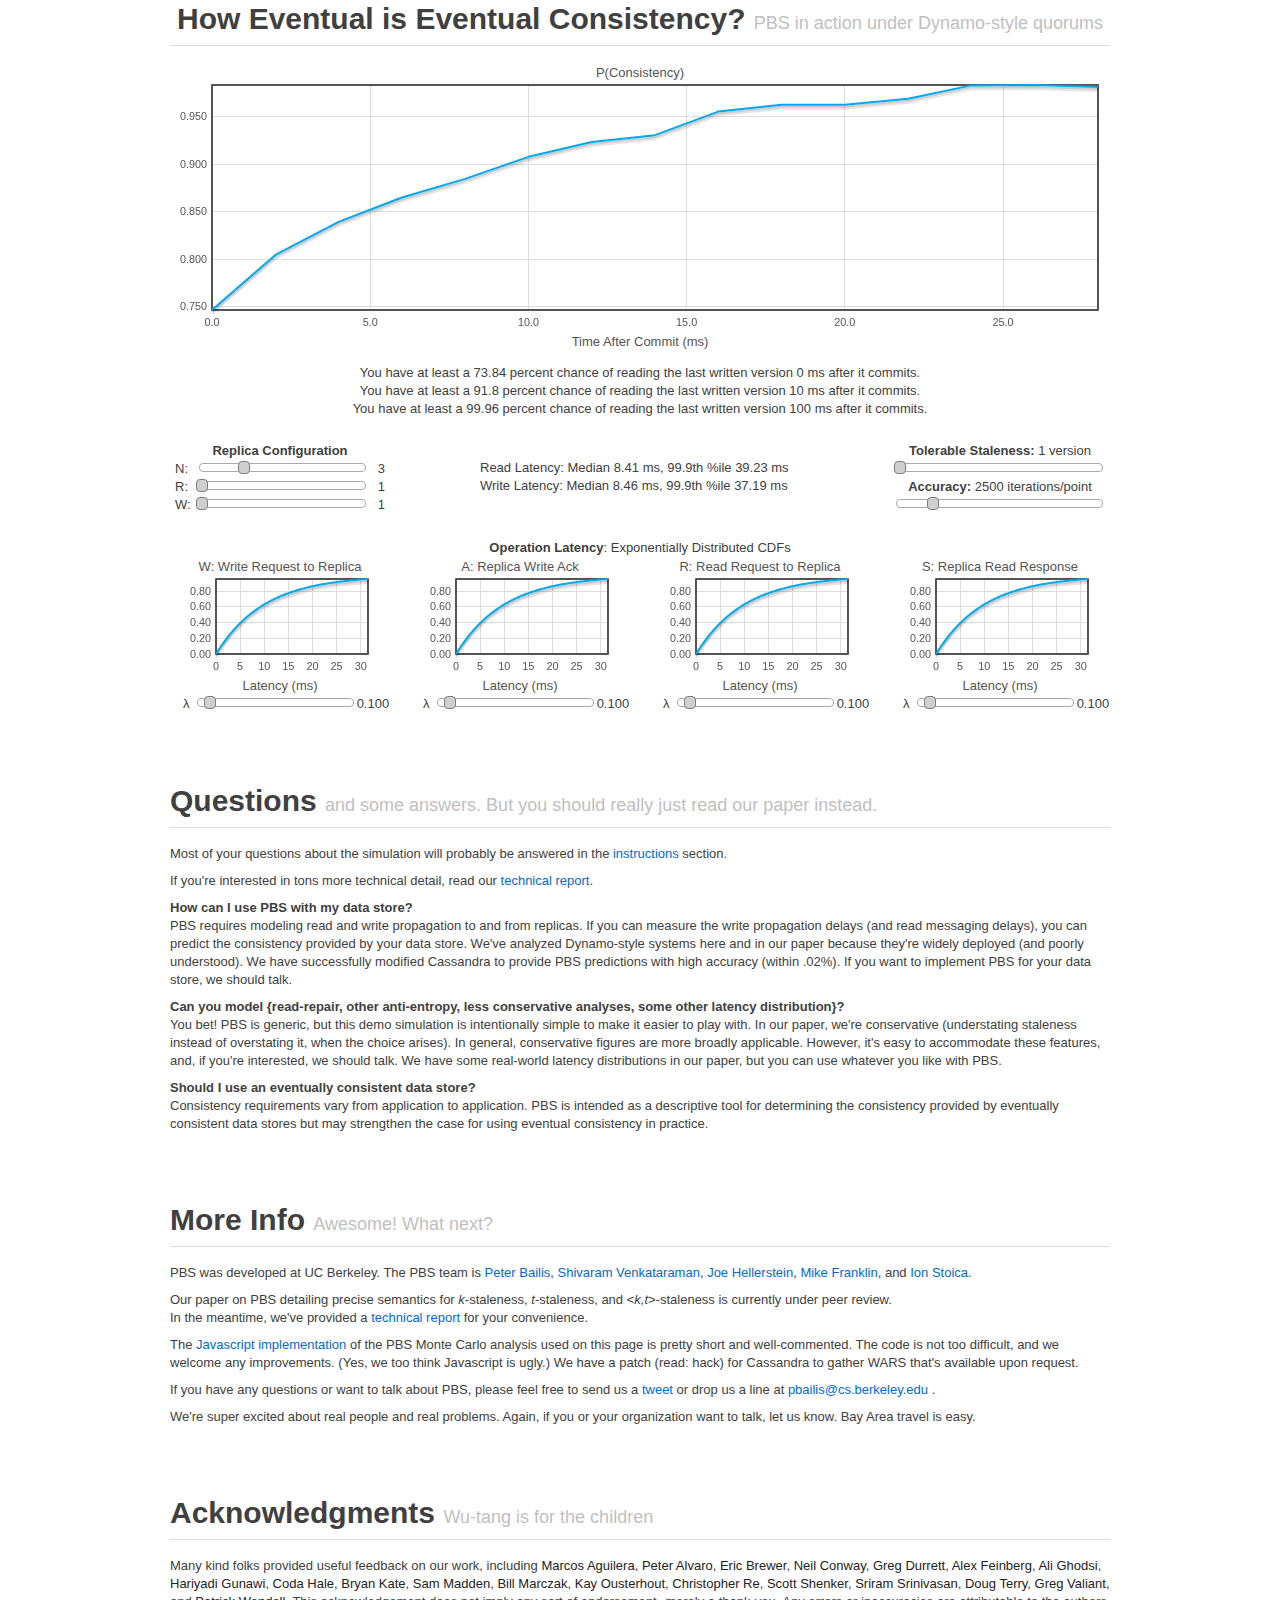
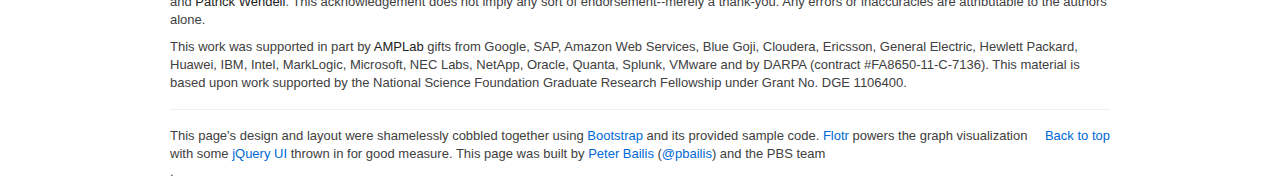
==== commit c266bd7d: "website done?" ====
--- a/bootstrap/index.html
+++ b/bootstrap/index.html
@@ -85,18 +85,26 @@
 
 <p>Eventually consistent semantics provide almost no guarantees
 regarding the recency of data returned (unbounded staleness of
-versions).  However, we can predict the expected consistency of an
-eventually consistent data store using models that we call
-Probabilistically Bounded Staleness.  In practice, and in the average
-case, eventually consistent data stores often deliver consistent data.
-Using PBS predictions, we can optimize the
+versions).  Despite these weak
+guarantees, <a href="http://www.datastax.com/docs/1.0/dml/data_consistency">many</a> <a href="http://ria101.wordpress.com/2010/02/24/hbase-vs-cassandra-why-we-moved./">data</a> <a href="http://www.reddit.com/r/programming/comments/bcqhi/reddits_now_running_on_cassandra/c0m3wh6">store</a>
+<a href="http://www.slideshare.net/Jkirkell/breaking-a-riak-cluster">users</a> <a href="http://www.slideshare.net/johnthethird/rolling-with-riak">opt</a>
+for eventual consistency in practice--why?  It's often faster to
+contact fewer replicas, and it's also more available.  Instead of
+relying on anecdotal evidence, we need to quantify why eventual
+consistency is "good enough" for many users.  We can predict the
+expected consistency of an eventually consistent data store using
+models we've developed, called Probabilistically Bounded Staleness.
+It turns out that, in practice, and in the average case, eventually
+consistent data stores often deliver consistent data.  Using PBS
+predictions, we can optimize the
 <a href="http://dbmsmusings.blogspot.com/2011/12/replication-and-latency-consistency.html">trade-off
 between latency and consistency</a> and better understand why so many
-data store users opt for eventual consistency. </p>
+data store users choose eventual consistency. </p>
 
 <p>If you're a savvy reader or an academic, you're better off reading 
-our (fairly readable) <a href="http://www.eecs.berkeley.edu/Pubs/TechRpts/2012/EECS-2012-4.pdf">technical report</a>.  If
-you're bored, skip to our cool <a href="#demo">demo</a>.</p>
+our (fairly readable) <a href="http://www.eecs.berkeley.edu/Pubs/TechRpts/2012/EECS-2012-4.pdf">technical report</a> (currently under peer review).</p>
+
+<p>If you're bored, skip to our cool <a href="#demo">demo</a>.</p>
 
 If you don't know what eventual consistency means, <a href="#" id="ecbackground-toggle">click here</a>.
 
@@ -225,6 +233,11 @@
 above (W,A,R, and S)</b>
 </center>
 </p>
+
+<p>In Dynamo, the number of replicas with a given value expands over
+time in a process known as anti-entropy.  By modeling anti-entropy, we
+can predict the likelihood of a read request reaching a replica with
+an appropriate version over time.</p>
 
 </div>
 
@@ -647,9 +660,7 @@
 <p>Most of your questions about the simulation will probably be answered in the <a href="#instructions">instructions</a> section.</p>
 
 <p>If you're interested in tons more technical detail, read
-our <a href="http://www.eecs.berkeley.edu/Pubs/TechRpts/2012/EECS-2012-4.pdf">technical report</a>.  It's not possible to
-cover as much detail on a single site without regurgitating the paper,
-plus paper reading is good for you.</p>
+our <a href="http://www.eecs.berkeley.edu/Pubs/TechRpts/2012/EECS-2012-4.pdf">technical report</a>. </p>
 
 <p><b>How can I use PBS with my data store?</b> <br/> PBS requires
 modeling read and write propagation to and from replicas. If you can
